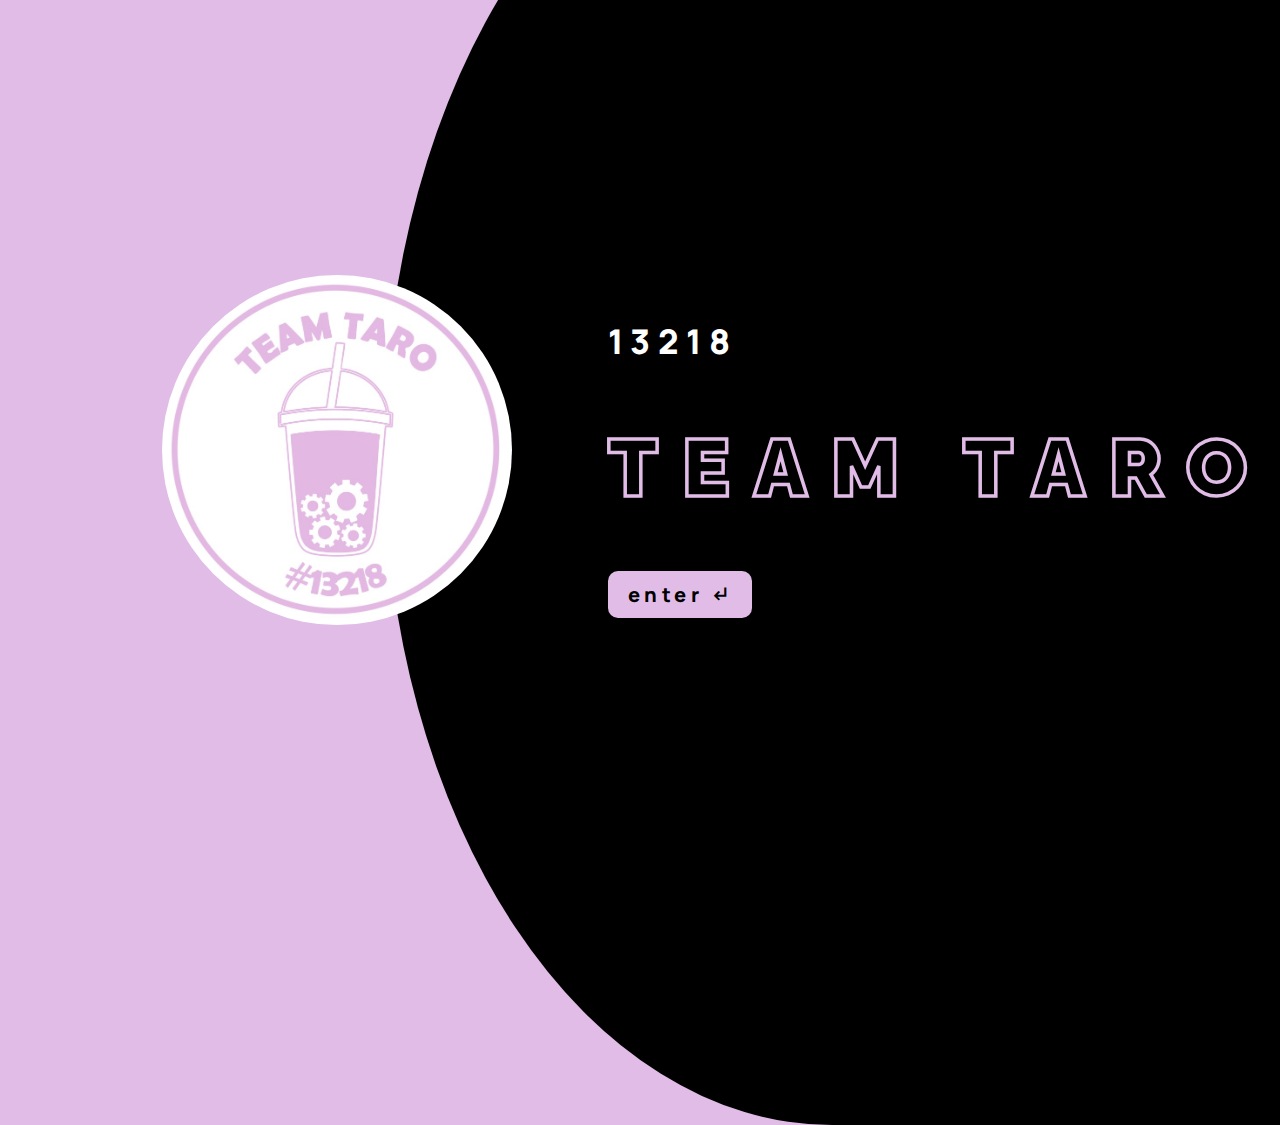
==== index.html @ 992c52dd "updates" ====
<!doctype html>
<html lang="en">
  <head>
    <!-- Required meta tags -->
    <meta charset="utf-8">
    <meta name="viewport" content="width=device-width, initial-scale=1">

    <!-- Bootstrap CSS -->
    <link href="https://cdn.jsdelivr.net/npm/bootstrap@5.1.2/dist/css/bootstrap.min.css" rel="stylesheet" integrity="sha384-uWxY/CJNBR+1zjPWmfnSnVxwRheevXITnMqoEIeG1LJrdI0GlVs/9cVSyPYXdcSF" crossorigin="anonymous">
    <link rel="stylesheet" href="style.css"/>

    <!-- Fonts -->
    <link rel="preconnect" href="https://fonts.googleapis.com">
    <link rel="preconnect" href="https://fonts.gstatic.com" crossorigin>
    <link href="https://fonts.googleapis.com/css2?family=Manrope:wght@600;700&display=swap" rel="stylesheet">
    <link href="https://fonts.googleapis.com/css2?family=Raleway:wght@800&display=swap" rel="stylesheet">
    
    <!-- Page header -->
    <title>FTC Team Taro</title>
    <link rel="icon" href="img/taro-icon.ico" type="image/x-icon">
  </head>
  <body>

    <img class="entry-logo" src="img/taro-logo.jpg">
    <div class="entry-shape-round vertical-center">
      <div class="entry-main-text vertical-center">
        <p class="entry-team-number">13218</p>
        <h1 class="entry-title">TEAM TARO</h1>
        <button href="home" class="entry-enter">enter ↵</button>
      </div>
    </div>

    <!-- Optional JavaScript; choose one of the two! -->

    <!-- Option 1: Bootstrap Bundle with Popper -->
    <script src="https://cdn.jsdelivr.net/npm/bootstrap@5.1.2/dist/js/bootstrap.bundle.min.js" integrity="sha384-kQtW33rZJAHjgefvhyyzcGF3C5TFyBQBA13V1RKPf4uH+bwyzQxZ6CmMZHmNBEfJ" crossorigin="anonymous"></script>

    <!-- Option 2: Separate Popper and Bootstrap JS -->
    <!--
    <script src="https://cdn.jsdelivr.net/npm/@popperjs/core@2.10.2/dist/umd/popper.min.js" integrity="sha384-7+zCNj/IqJ95wo16oMtfsKbZ9ccEh31eOz1HGyDuCQ6wgnyJNSYdrPa03rtR1zdB" crossorigin="anonymous"></script>
    <script src="https://cdn.jsdelivr.net/npm/bootstrap@5.1.2/dist/js/bootstrap.min.js" integrity="sha384-PsUw7Xwds7x08Ew3exXhqzbhuEYmA2xnwc8BuD6SEr+UmEHlX8/MCltYEodzWA4u" crossorigin="anonymous"></script>
    -->
  </body>
</html>
---- style.css ----
/* ENTRY PAGE */
html {
    background-color: #E0BCE7;
}

body {
    overflow: hidden;
}

.entry-shape-round {
    position: absolute;
    height: 150%;
    width: 70%;
    left: 30%;
    border-radius: 100% 0% 0% 100%;

    background: #000000;
    z-index: 1;
}

.entry-main-text {
    position: absolute;
    z-index: 2;
    left: 25% !important;
    padding-bottom: 5%;
}

.entry-team-number {
    left: 40.07%;
    right: 51.39%;
    top: 35.74%;
    bottom: 59.77%;

    font-style: normal;
    font-weight: 800;
    font-size: 34px;
    line-height: 46px;
    letter-spacing: 0.22em;
    font-family: 'Manrope', sans-serif;

    color: #FFFFFF;
}

.entry-logo {
    position: absolute;
    width: 350px;
    height: 350px;
    border-radius: 100%;
    right: 60%;

    z-index: 3;
    top: 50%;
    margin: 0;
    -ms-transform: translateY(-50%);
    transform: translateY(-50%);
}

.entry-title {
    font-family: Raleway;
    font-weight: 900;
    font-size: 80px;
    line-height: 100px;
    letter-spacing: 0.3em;
    -webkit-text-stroke-width: 3.5px;
    -webkit-text-stroke-color: #E0BCE7;
    color: #000000;

    font-family: 'Raleway', sans-serif;
}

.entry-enter {
    position: absolute;
    font-family: 'Manrope', sans-serif;
    font-size: 20px;
    font-style: bold;
    font-weight: 800;
    letter-spacing: 0.22em;
    text-emphasis-color: #000000;

    padding-right: 20px;
    padding-left: 20px;
    padding-top: 10px;
    padding-bottom: 10px;

    background: #E0BCE7;
    border-radius: 10px;
    border: none;
}

.entry-enter:hover {
    background: #E0BCE7;
}

.vertical-center {
    position: absolute;
    top: 50%;
    margin: 0;
    -ms-transform: translateY(-50%);
    transform: translateY(-50%);
}

/* HOME PAGE */
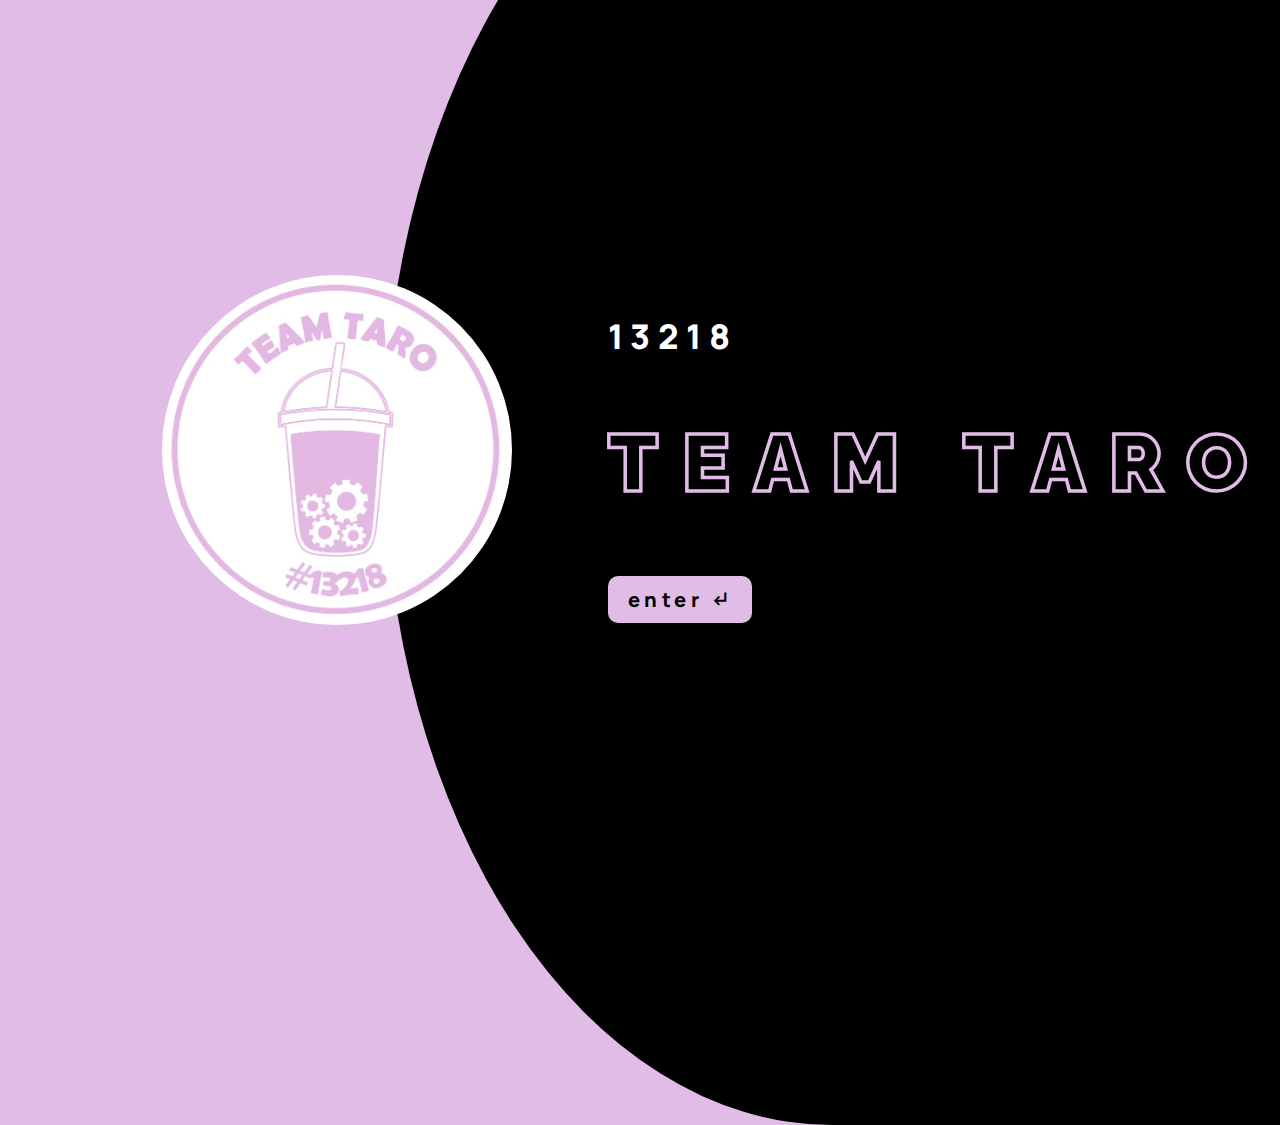
==== commit b671821d: "updates" ====
--- a/index.html
+++ b/index.html
@@ -26,7 +26,7 @@
       <div class="entry-main-text vertical-center">
         <p class="entry-team-number">13218</p>
         <h1 class="entry-title">TEAM TARO</h1>
-        <button href="home" class="entry-enter">enter ↵</button>
+        <a href="home.html" class="button entry-enter">enter ↵</a>
       </div>
     </div>
 
--- a/style.css
+++ b/style.css
@@ -26,18 +26,12 @@
 }
 
 .entry-team-number {
-    left: 40.07%;
-    right: 51.39%;
-    top: 35.74%;
-    bottom: 59.77%;
-
     font-style: normal;
     font-weight: 800;
     font-size: 34px;
     line-height: 46px;
     letter-spacing: 0.22em;
     font-family: 'Manrope', sans-serif;
-
     color: #FFFFFF;
 }
 
@@ -63,6 +57,7 @@
     letter-spacing: 0.3em;
     -webkit-text-stroke-width: 3.5px;
     -webkit-text-stroke-color: #E0BCE7;
+    padding-bottom: 10px;
     color: #000000;
 
     font-family: 'Raleway', sans-serif;
@@ -76,6 +71,8 @@
     font-weight: 800;
     letter-spacing: 0.22em;
     text-emphasis-color: #000000;
+    text-decoration: none;
+    color: #000000;
 
     padding-right: 20px;
     padding-left: 20px;
@@ -85,10 +82,12 @@
     background: #E0BCE7;
     border-radius: 10px;
     border: none;
+    transition: 0.3s
 }
 
 .entry-enter:hover {
-    background: #E0BCE7;
+    background: #FFFFFF;
+    color: #000000;
 }
 
 .vertical-center {
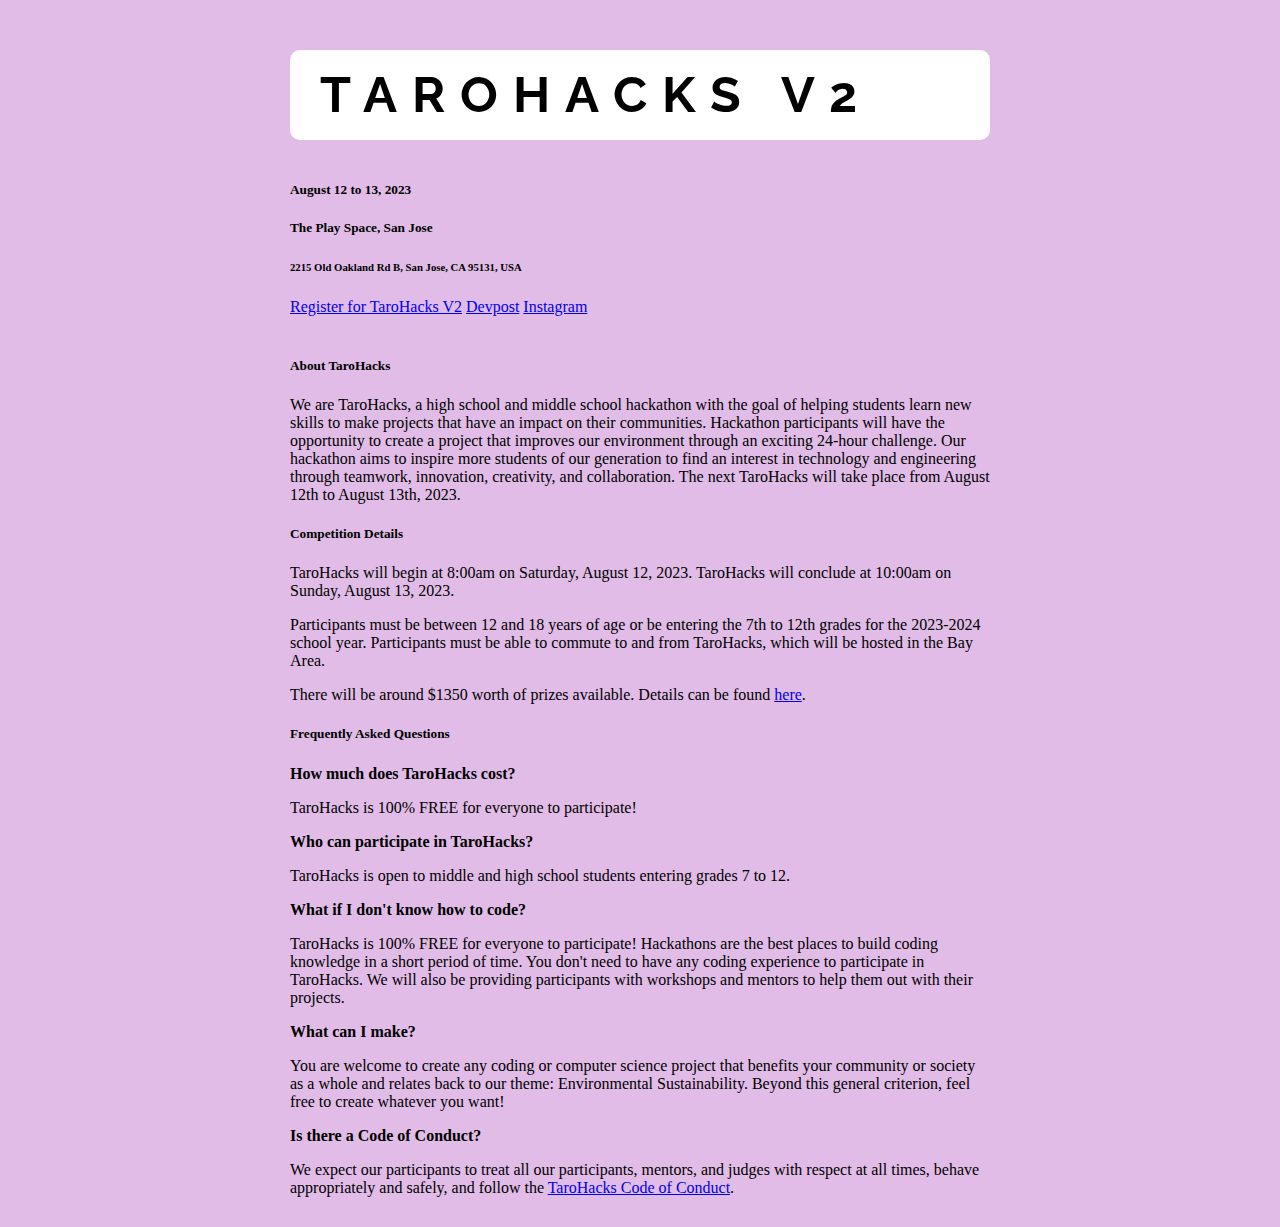
==== commit 4d05cd8f: "Update index.html" ====
--- a/index.html
+++ b/index.html
@@ -15,18 +15,60 @@
     <link href="https://fonts.googleapis.com/css2?family=Manrope:wght@600;700&display=swap" rel="stylesheet">
     <link href="https://fonts.googleapis.com/css2?family=Raleway:wght@800&display=swap" rel="stylesheet">
     
-    <!-- Page header -->
-    <title>FTC Team Taro</title>
-    <link rel="icon" href="img/taro-icon.ico" type="image/x-icon">
   </head>
   <body>
 
-    <img class="entry-logo" src="img/taro-logo.jpg">
-    <div class="entry-shape-round vertical-center">
-      <div class="entry-main-text vertical-center">
-        <p class="entry-team-number">13218</p>
-        <h1 class="entry-title">TEAM TARO</h1>
-        <a href="home.html" class="button entry-enter">enter ↵</a>
+    <div class="tarohacks-center-div">
+      <div class="tarohacks-main-info">
+        <div class="tarohacks-heading-background">
+          <h2 class="tarohacks-heading-text">TAROHACKS V2</h2>
+        </div>
+        <h5>August 12 to 13, 2023</h5>
+        <h5>The Play Space, San Jose</h5>
+        <h6>2215 Old Oakland Rd B, San Jose, CA 95131, USA</h6>
+      <a href="https://forms.gle/wMDenE4kNaKg2pRj6" class="button">Register for TaroHacks V2</a>
+      <a href="https://tarohacks2023.devpost.com/" class="button">Devpost</a>
+      <a href="https://www.instagram.com/team_taro_ftc/" class="button">Instagram</a>        
+      </div>
+      
+      <h5>About TaroHacks</h5>
+        <p>We are TaroHacks, a high school and middle school hackathon with the goal of helping students learn new skills 
+          to make projects that have an impact on their communities. Hackathon participants will have the opportunity to 
+          create a project that improves our environment through an exciting 24-hour challenge. Our hackathon aims to inspire 
+          more students of our generation to find an interest in technology and engineering through teamwork, innovation, creativity, 
+          and collaboration. The next TaroHacks will take place from August 12th to August 13th, 2023.
+        </p>
+      <h5>Competition Details</h5>
+      <P>TaroHacks will begin at 8:00am on Saturday, August 12, 2023. TaroHacks will conclude at 10:00am on Sunday, August 13, 2023.</P>
+      <p>Participants must be between 12 and 18 years of age or be entering the 7th to 12th grades for the 2023-2024 school year. 
+        Participants must be able to commute to and from TaroHacks, which will be hosted in the Bay Area.
+      </p>
+      <P>There will be around $1350 worth of prizes available. Details can be found <a href = "https://tarohacks2023.devpost.com/">here</a>.</P>
+
+      <div class="tarohacks-faq">
+        <h5>Frequently Asked Questions</h5>
+        <p></p>
+        <b>How much does TaroHacks cost?</b>
+        <p>TaroHacks is 100% FREE for everyone to participate!</p>
+        <b>Who can participate in TaroHacks?</b>
+        <p>TaroHacks is open to middle and high school students entering grades 7 to 12.</p>
+        <b>What if I don't know how to code?</b>
+        <p>TaroHacks is 100% FREE for everyone to participate! Hackathons are the best places 
+          to build coding knowledge in a short period of time. You don't need to have any coding 
+          experience to participate in TaroHacks. We will also be providing participants with 
+          workshops and mentors to help them out with their projects.
+        </p>
+        <b>What can I make?</b>
+        <p>You are welcome to create any coding or computer science project that benefits your
+           community or society as a whole and relates back to our theme: Environmental Sustainability. 
+           Beyond this general criterion, feel free to create whatever you want!
+        </p>
+        <b>Is there a Code of Conduct?</b>
+        <p>We expect our participants to treat all our participants, mentors, and judges with respect at all times, 
+          behave appropriately and safely, and follow the <a href = "https://docs.google.com/document/d/1fL1LKrzetUPCgSKw97XsCjqY1ILCpEuOzl59UTE0Plk/edit?usp=sharing"> TaroHacks Code of Conduct</a>.</p>
+      </div>
+
+      <div class="tarohacks-sponsors">
       </div>
     </div>
 
@@ -34,11 +76,12 @@
 
     <!-- Option 1: Bootstrap Bundle with Popper -->
     <script src="https://cdn.jsdelivr.net/npm/bootstrap@5.1.2/dist/js/bootstrap.bundle.min.js" integrity="sha384-kQtW33rZJAHjgefvhyyzcGF3C5TFyBQBA13V1RKPf4uH+bwyzQxZ6CmMZHmNBEfJ" crossorigin="anonymous"></script>
-
+    
     <!-- Option 2: Separate Popper and Bootstrap JS -->
     <!--
     <script src="https://cdn.jsdelivr.net/npm/@popperjs/core@2.10.2/dist/umd/popper.min.js" integrity="sha384-7+zCNj/IqJ95wo16oMtfsKbZ9ccEh31eOz1HGyDuCQ6wgnyJNSYdrPa03rtR1zdB" crossorigin="anonymous"></script>
     <script src="https://cdn.jsdelivr.net/npm/bootstrap@5.1.2/dist/js/bootstrap.min.js" integrity="sha384-PsUw7Xwds7x08Ew3exXhqzbhuEYmA2xnwc8BuD6SEr+UmEHlX8/MCltYEodzWA4u" crossorigin="anonymous"></script>
     -->
   </body>
-</html>+</html>
+
--- a/style.css
+++ b/style.css
@@ -1,11 +1,9 @@
-/* ENTRY PAGE */
-html {
+body {
+    overflow: hidden;
     background-color: #E0BCE7;
 }
 
-body {
-    overflow: hidden;
-}
+/* ENTRY PAGE */
 
 .entry-shape-round {
     position: absolute;
@@ -98,4 +96,38 @@
     transform: translateY(-50%);
 }
 
-/* HOME PAGE */+/* HOME PAGE */
+
+.home-temp-text {
+    padding: 5%;
+}
+
+/* TAROHACKS PAGE */
+
+.tarohacks-center-div {
+    max-width: 700px;
+    margin-top: 50px;
+    margin-bottom: 30px;
+    margin-left: auto;
+    margin-right: auto;
+    padding-left: 20px;
+    padding-right: 20px;
+}
+
+.tarohacks-heading-background {
+    background-color: white;
+    border-radius: 10px;
+    margin-bottom: 35px;
+}
+
+.tarohacks-heading-text {
+    padding: 10px 30px 10px 30px;
+    font-family: Raleway;
+    font-size: 50px;
+    line-height: 70px;
+    letter-spacing: 0.3em;
+}
+
+.tarohacks-main-info {
+    padding-bottom: 20px;
+}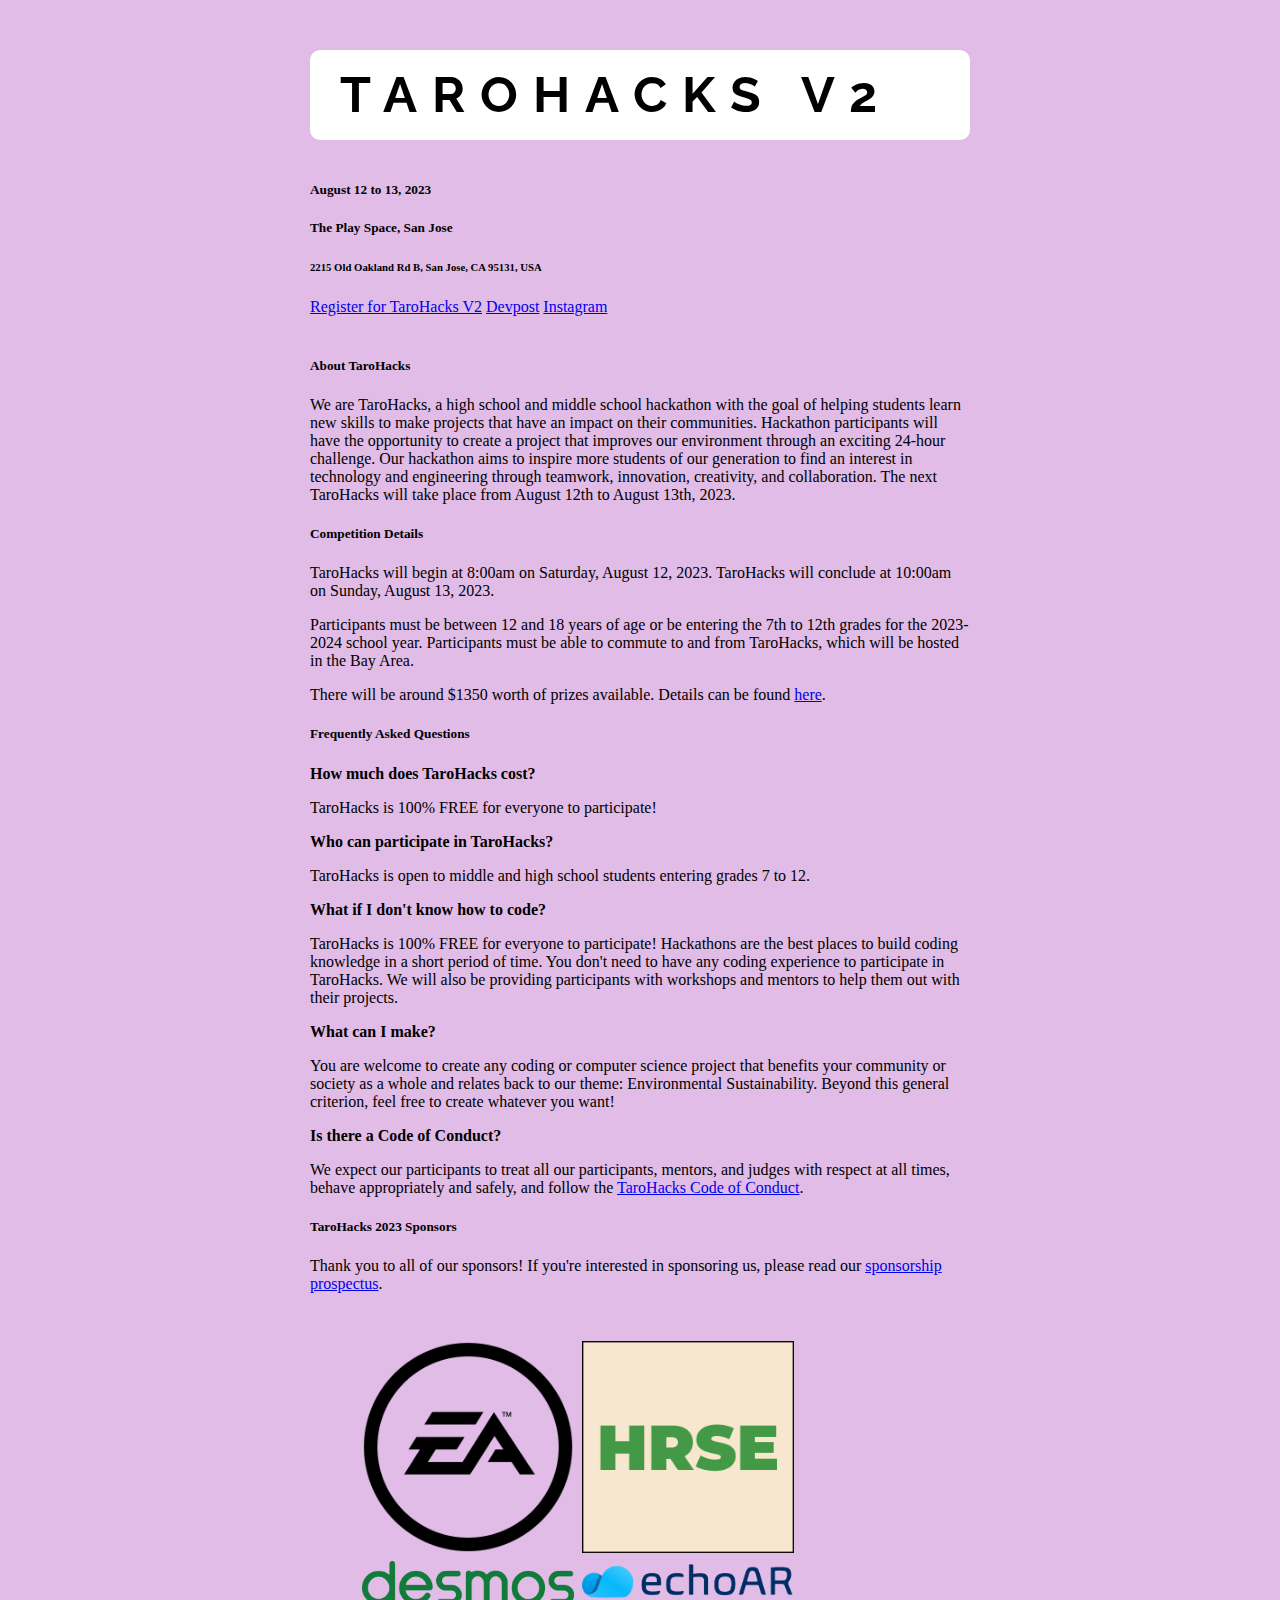
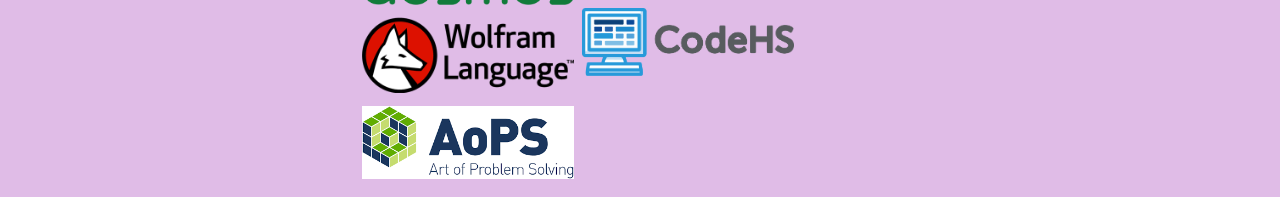
==== commit 0e289482: "Update index.html" ====
--- a/index.html
+++ b/index.html
@@ -14,7 +14,35 @@
     <link rel="preconnect" href="https://fonts.gstatic.com" crossorigin>
     <link href="https://fonts.googleapis.com/css2?family=Manrope:wght@600;700&display=swap" rel="stylesheet">
     <link href="https://fonts.googleapis.com/css2?family=Raleway:wght@800&display=swap" rel="stylesheet">
-    
+    <!-- fmuidsfhadsiufhnadsofndsaokfnsoja-->
+    <style>
+    * {
+      box-sizing: border-box;
+    }
+    .row {
+    display: -ms-flexbox; /* IE 10 */
+    display: flex;
+    -ms-flex-wrap: wrap; /* IE 10 */
+    flex-wrap: wrap;
+    padding: 10px;
+    max-width: 800px;
+    padding-left: 350px;
+  }
+
+  /* Create two equal columns that sits next to each other */
+  .column {
+    -ms-flex: 50%; /* IE 10 */
+    flex: 50%;
+    padding: 0 4px;
+  }
+
+  .column img {
+    margin-top: 8px;
+    vertical-align: middle;
+  }
+
+  </style>
+
   </head>
   <body>
 
@@ -70,8 +98,39 @@
 
       <div class="tarohacks-sponsors">
       </div>
+      <h5>TaroHacks 2023 Sponsors</h5>
+      <div>
+      <div>
+        <p>Thank you to all of our sponsors! If you're interested in sponsoring us, please read our <a href="https://drive.google.com/file/d/1qkTmfgCW5qBRBV-zbZv8S8MwUVn5myuY/view?usp=sharing">sponsorship prospectus</a>.</p>
+      </div>
     </div>
-
+      <!--
+         <div class="column">
+          <a href="https://www.ea.com/ea-studios"><img src="img/EA.png" style="width:45%; height: auto; border: 2px solid;"/></a>
+          <a href="https://www.desmos.com/"><img src="img/desmos.png" style="width:45%; height: auto; border: 2px solid;"/></a>
+          <a href="https://www.hrsexperience.org/"><img src="img/HRSE.png" style="width:45%; height: auto; border: 2px solid;"/></a>
+         </div>
+         <div class="column">
+          <a href="https://www.wolfram.com/language/"><img src="img/wolfram.png" style="width:45%; height: auto; border: 2px solid;"/></a>
+          <a href="https://artofproblemsolving.com/"><img src="img/aops.png" style="width:45%; height: auto; border: 2px solid;"/></a>
+          <a href="https://www.echo3d.com/" ><img src="img/echo3D.png" style="width:45%; height: auto; border: 2px solid;"/></a>
+          <a href="https://codehs.com/" ><img src="img/codehs.png" style="width:45%; height: auto; border: 2px solid;"/></a>
+        </div> 
+      -->
+    </div>
+  <div class = "row">
+    <div class="column">
+        <a href="https://www.ea.com/ea-studios"><img src="img/EA.png" style="width:100%"/></a>
+        <a href="https://www.desmos.com/"><img src="img/desmos.png" style="width:100%"/></a>
+        <a href="https://www.wolfram.com/language/"><img src="img/wolfram.png" style="width:100%"/></a>
+        <a href="https://artofproblemsolving.com/"><img src="img/aops.png" style="width:100%"/></a>
+    </div>
+    <div class="column">
+        <a href="https://www.hrsexperience.org/"><img src="img/HRSE.png" style="width:100%"/></a>
+        <a href="https://www.echo3d.com/" ><img src="img/echoar.png" style="width:100%"/></a>
+        <a href="https://codehs.com/" ><img src="img/codehs.png" style="width:100%"/></a>
+    </div> 
+  </div>
     <!-- Optional JavaScript; choose one of the two! -->
 
     <!-- Option 1: Bootstrap Bundle with Popper -->
--- a/style.css
+++ b/style.css
@@ -1,6 +1,7 @@
 body {
     overflow: hidden;
     background-color: #E0BCE7;
+    overflow-y: auto; /* Show scrollbar */
 }
 
 /* ENTRY PAGE */
@@ -130,4 +131,4 @@
 
 .tarohacks-main-info {
     padding-bottom: 20px;
-}+}
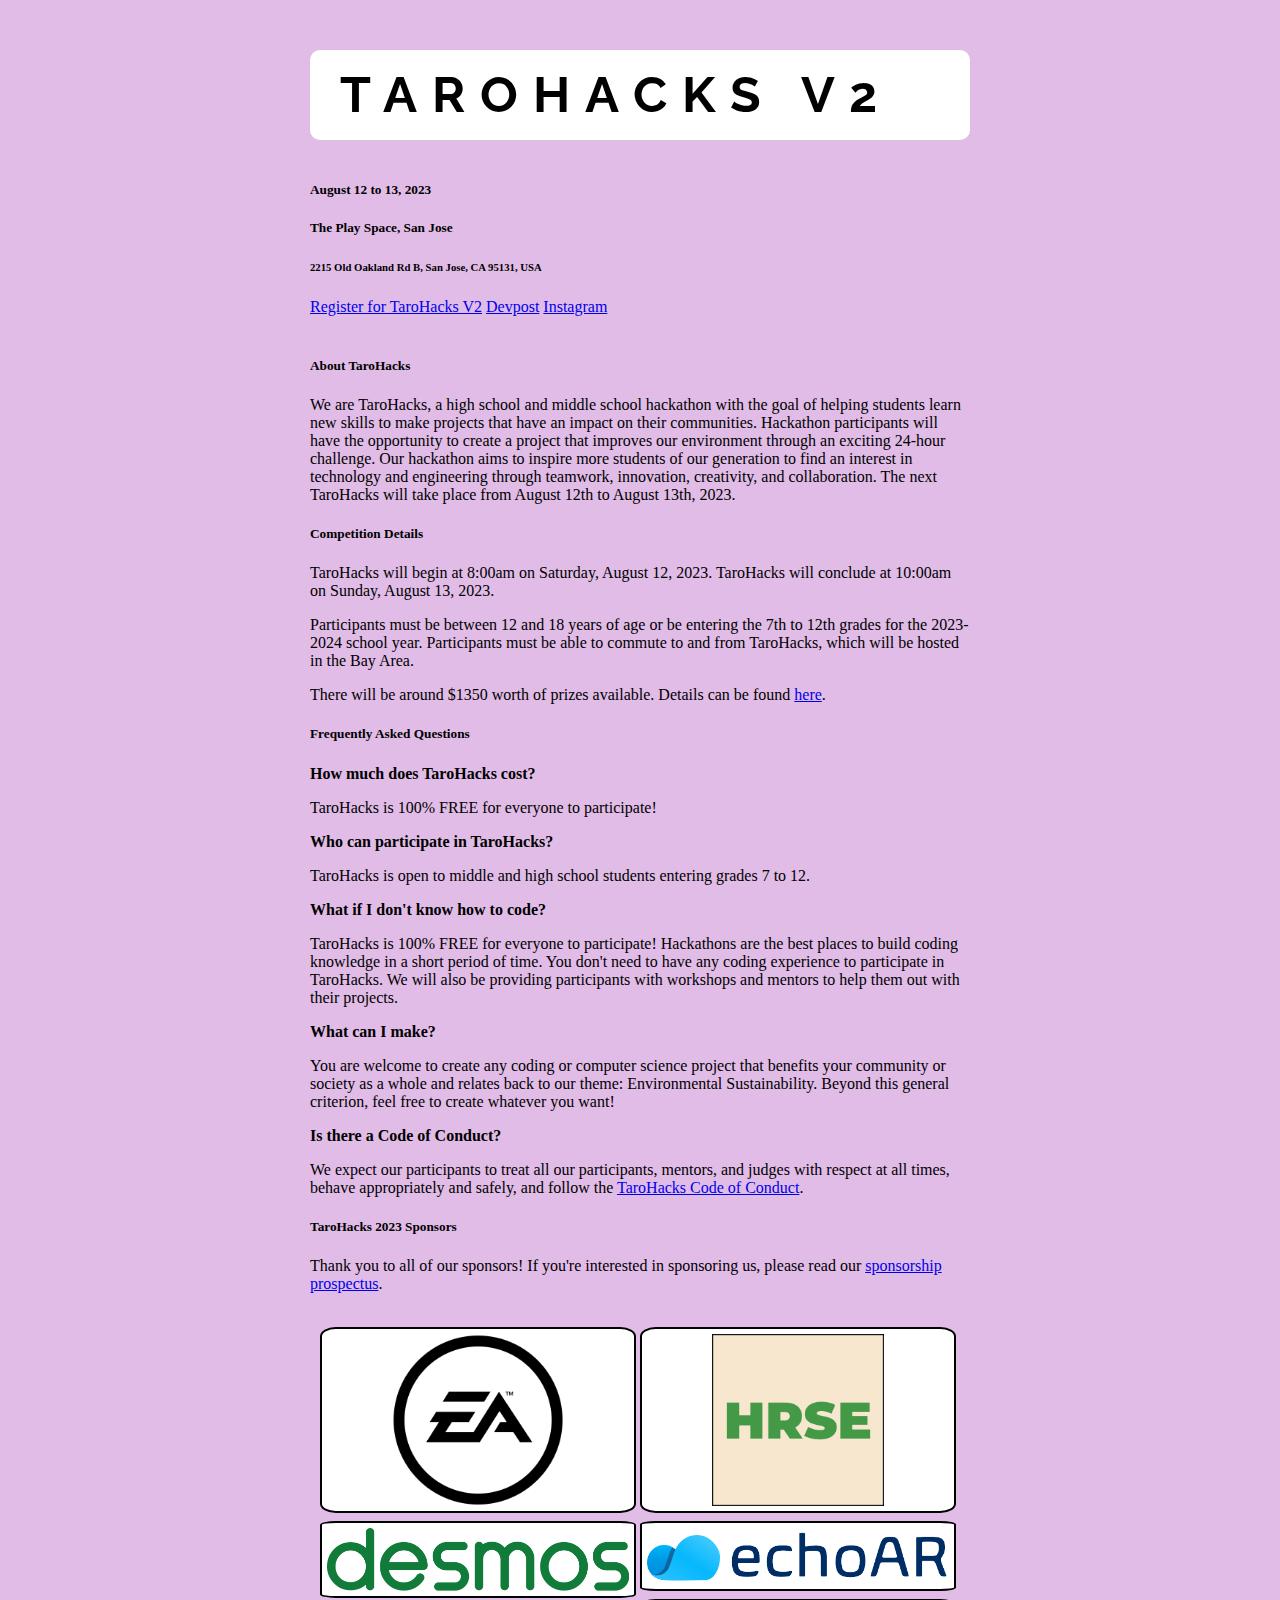
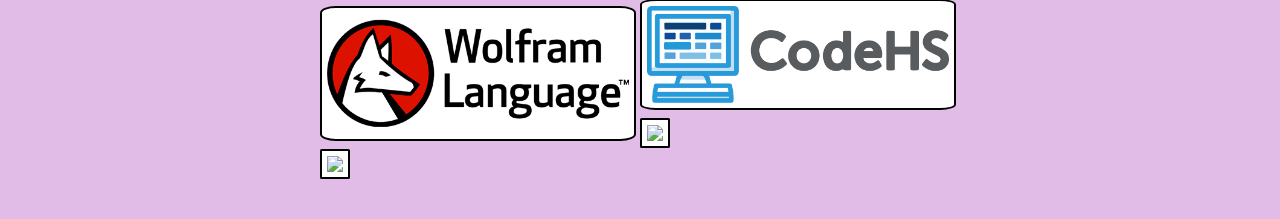
==== commit 8de846cf: "Update index.html" ====
--- a/index.html
+++ b/index.html
@@ -25,8 +25,8 @@
     -ms-flex-wrap: wrap; /* IE 10 */
     flex-wrap: wrap;
     padding: 10px;
-    max-width: 800px;
-    padding-left: 350px;
+    max-width: 700px;
+    justify-content: center;
   }
 
   /* Create two equal columns that sits next to each other */
@@ -34,11 +34,19 @@
     -ms-flex: 50%; /* IE 10 */
     flex: 50%;
     padding: 0 4px;
+    justify-content: center;
+    padding-left: 0;
   }
 
   .column img {
     margin-top: 8px;
     vertical-align: middle;
+    border-width: 2px;
+    border-style: solid;
+    border-color: black;
+    border-radius: 5%;
+    background-color: white;
+    padding: 5px;
   }
 
   </style>
@@ -117,20 +125,22 @@
           <a href="https://codehs.com/" ><img src="img/codehs.png" style="width:45%; height: auto; border: 2px solid;"/></a>
         </div> 
       -->
-    </div>
-  <div class = "row">
+      <div class = "row">
     <div class="column">
-        <a href="https://www.ea.com/ea-studios"><img src="img/EA.png" style="width:100%"/></a>
+        <a href="https://www.ea.com/ea-studios"><img src="img/EA.png" style="width:100%; padding-left: 70px; padding-right: 70px;"/></a>
         <a href="https://www.desmos.com/"><img src="img/desmos.png" style="width:100%"/></a>
         <a href="https://www.wolfram.com/language/"><img src="img/wolfram.png" style="width:100%"/></a>
-        <a href="https://artofproblemsolving.com/"><img src="img/aops.png" style="width:100%"/></a>
+        <a href="https://ziggeo.com/"><img src="img/ziggeo_trans.png" style="width:100%"/></a>
     </div>
     <div class="column">
-        <a href="https://www.hrsexperience.org/"><img src="img/HRSE.png" style="width:100%"/></a>
+        <a href="https://www.hrsexperience.org/"><img src="img/HRSE.png" style="width:100%; padding-left: 70px; padding-right: 70px;"/></a>
         <a href="https://www.echo3d.com/" ><img src="img/echoar.png" style="width:100%"/></a>
         <a href="https://codehs.com/" ><img src="img/codehs.png" style="width:100%"/></a>
+        <a href="https://artofproblemsolving.com/"><img src="img/AoPS_Trans(1).png" style="width:100%"/></a>
     </div> 
   </div>
+</div>
+  
     <!-- Optional JavaScript; choose one of the two! -->
 
     <!-- Option 1: Bootstrap Bundle with Popper -->
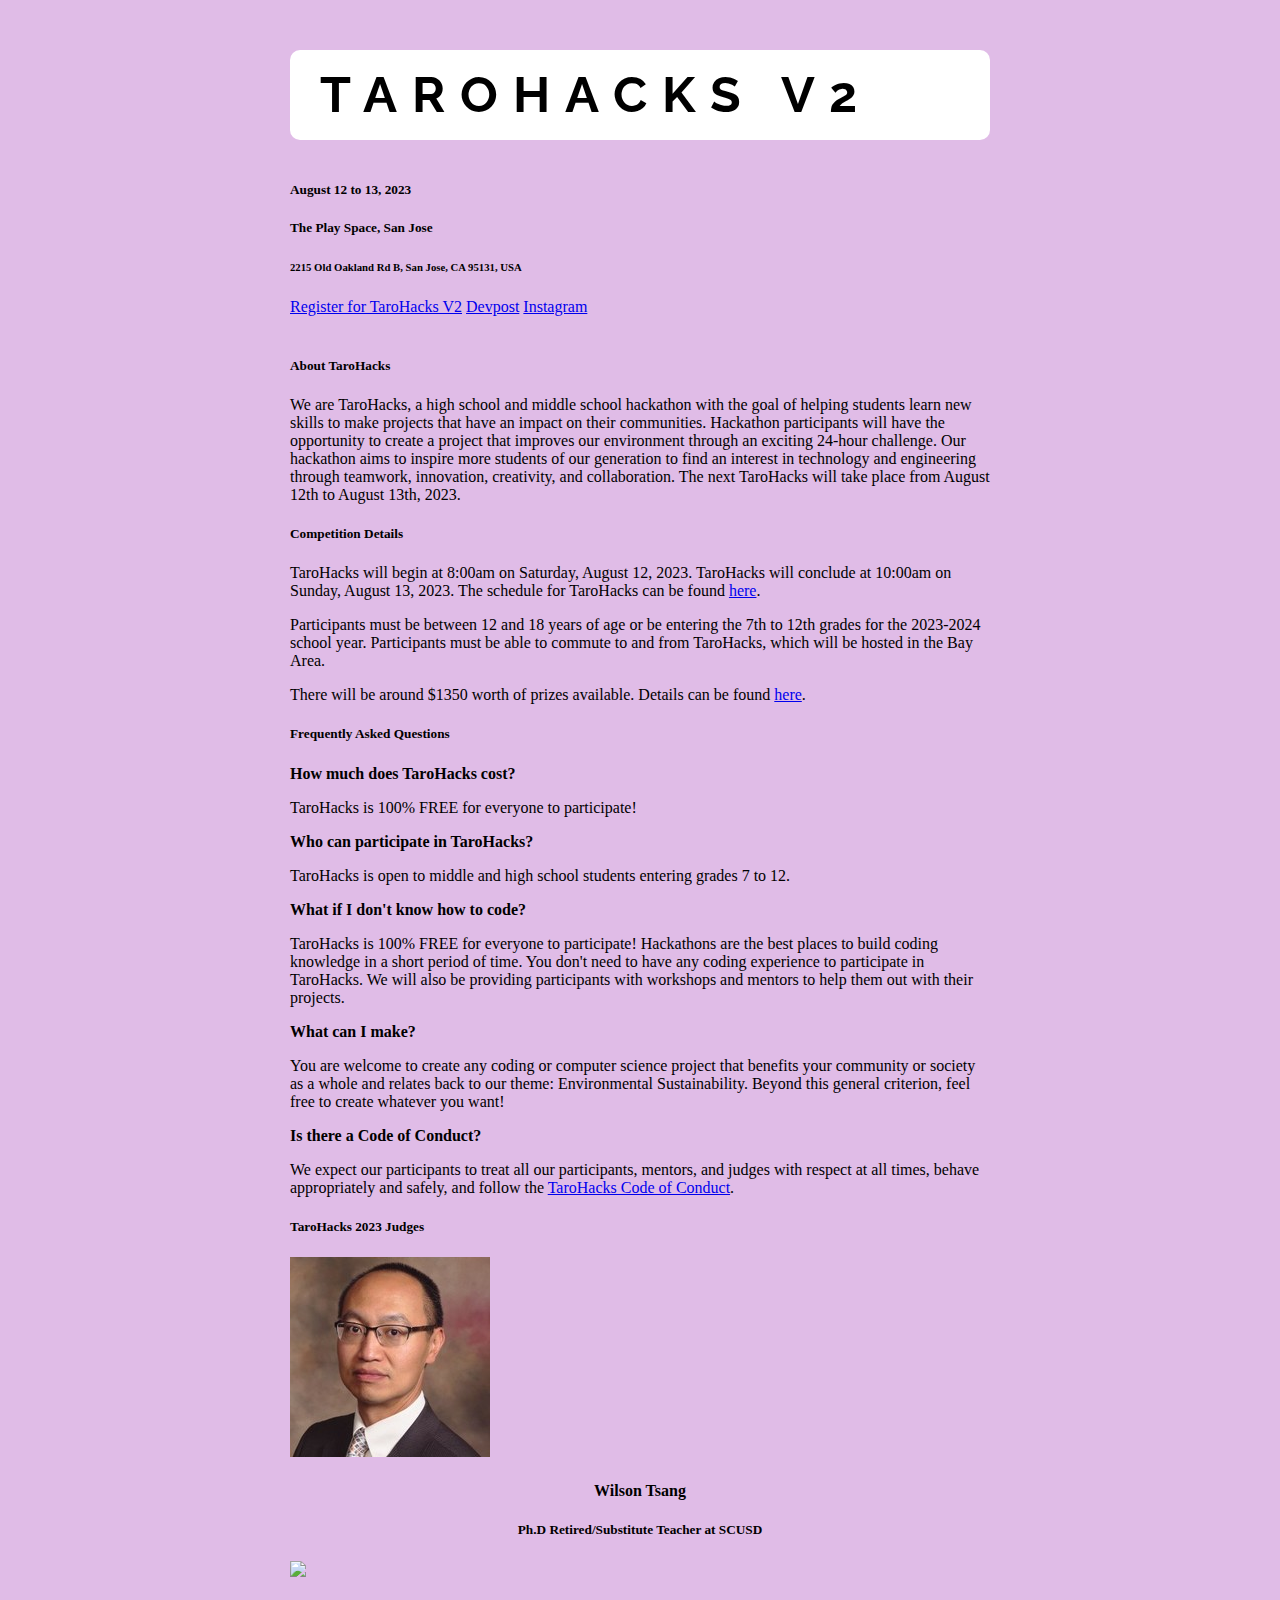
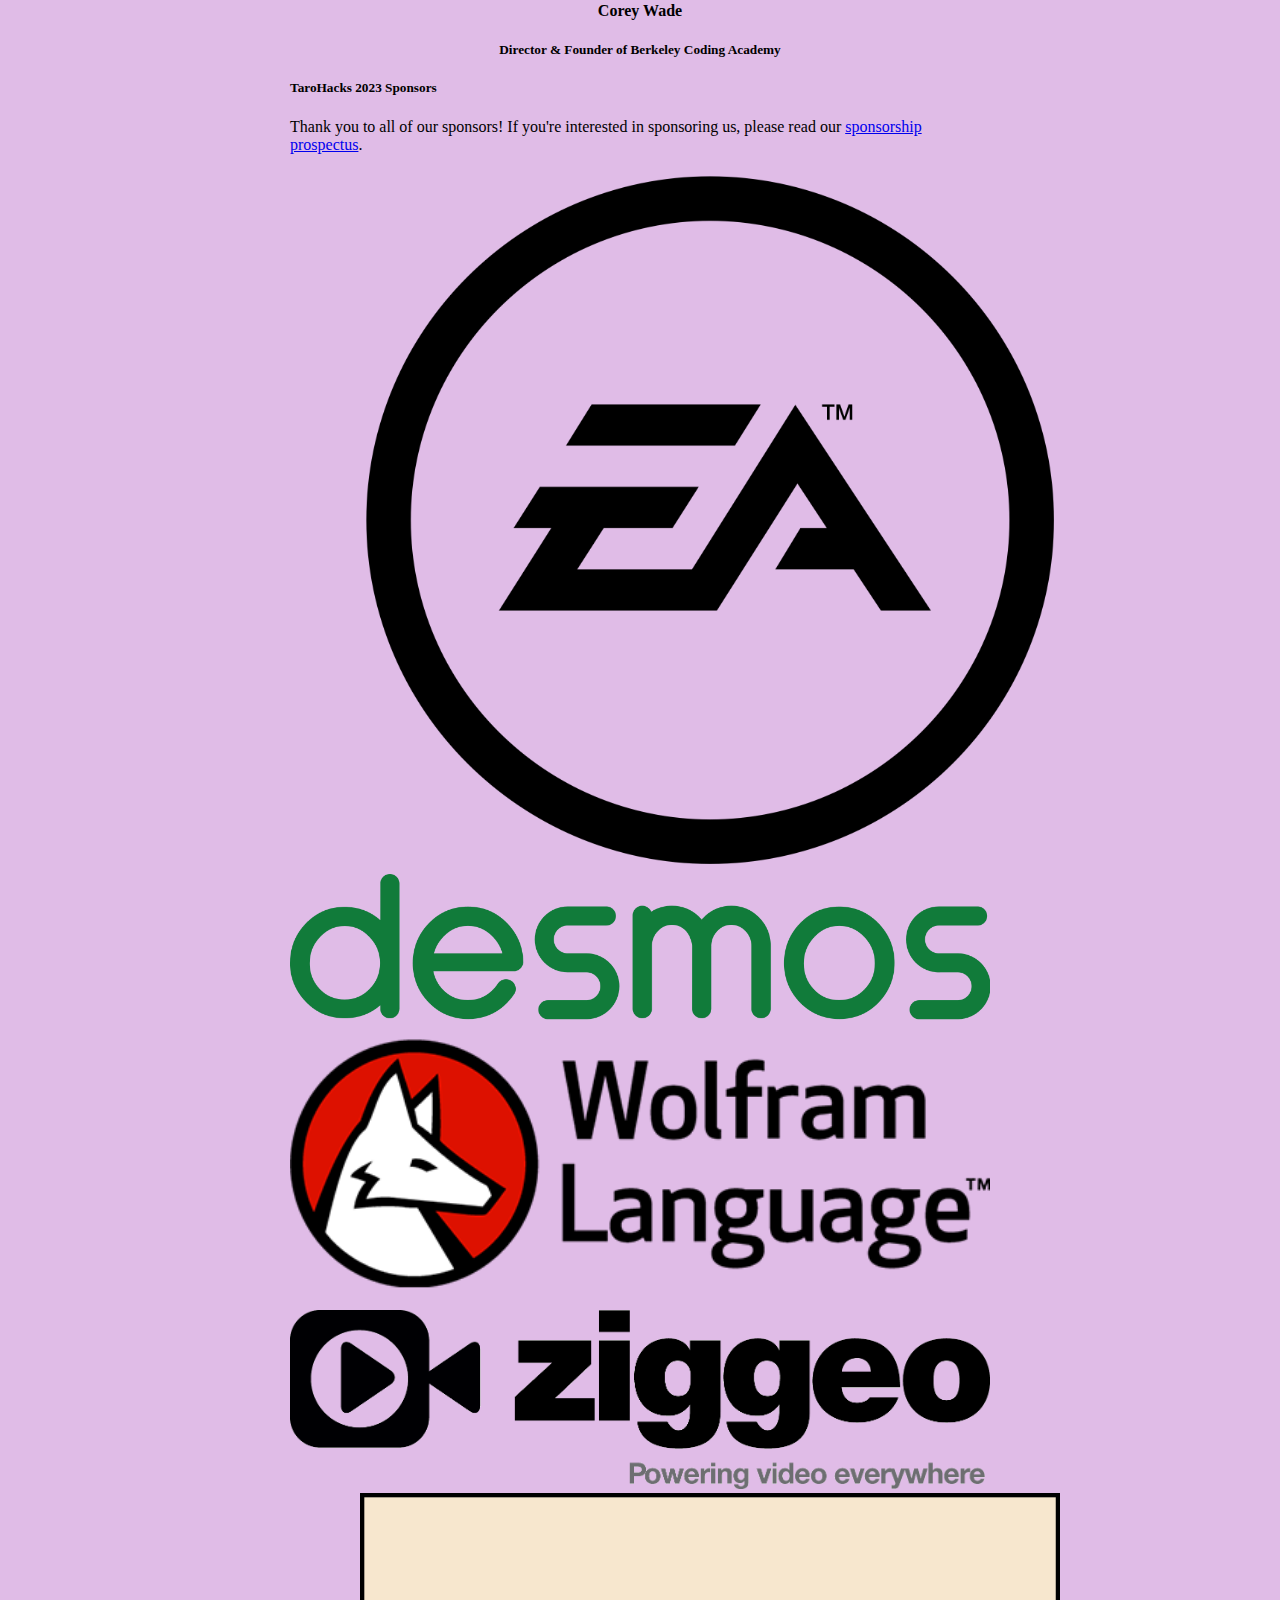
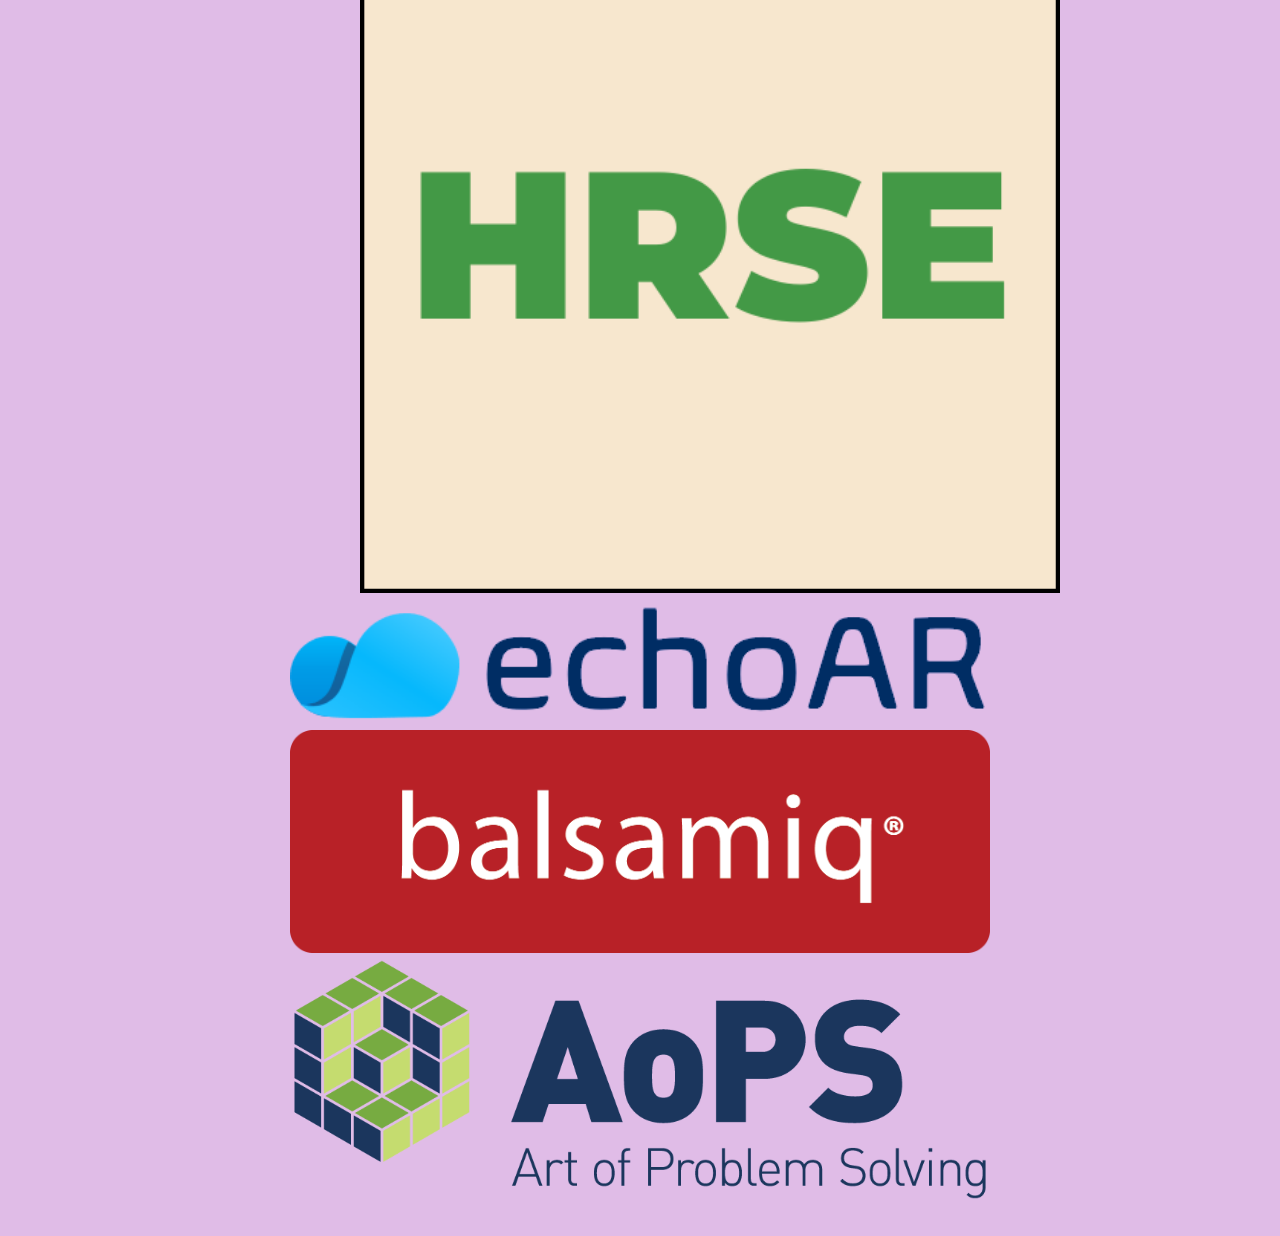
==== commit 4152a317: "Update index.html" ====
--- a/index.html
+++ b/index.html
@@ -15,40 +15,7 @@
     <link href="https://fonts.googleapis.com/css2?family=Manrope:wght@600;700&display=swap" rel="stylesheet">
     <link href="https://fonts.googleapis.com/css2?family=Raleway:wght@800&display=swap" rel="stylesheet">
     <!-- fmuidsfhadsiufhnadsofndsaokfnsoja-->
-    <style>
-    * {
-      box-sizing: border-box;
-    }
-    .row {
-    display: -ms-flexbox; /* IE 10 */
-    display: flex;
-    -ms-flex-wrap: wrap; /* IE 10 */
-    flex-wrap: wrap;
-    padding: 10px;
-    max-width: 700px;
-    justify-content: center;
-  }
-
-  /* Create two equal columns that sits next to each other */
-  .column {
-    -ms-flex: 50%; /* IE 10 */
-    flex: 50%;
-    padding: 0 4px;
-    justify-content: center;
-    padding-left: 0;
-  }
-
-  .column img {
-    margin-top: 8px;
-    vertical-align: middle;
-    border-width: 2px;
-    border-style: solid;
-    border-color: black;
-    border-radius: 5%;
-    background-color: white;
-    padding: 5px;
-  }
-
+  <style>
   </style>
 
   </head>
@@ -75,7 +42,7 @@
           and collaboration. The next TaroHacks will take place from August 12th to August 13th, 2023.
         </p>
       <h5>Competition Details</h5>
-      <P>TaroHacks will begin at 8:00am on Saturday, August 12, 2023. TaroHacks will conclude at 10:00am on Sunday, August 13, 2023.</P>
+      <P>TaroHacks will begin at 8:00am on Saturday, August 12, 2023. TaroHacks will conclude at 10:00am on Sunday, August 13, 2023. The schedule for TaroHacks can be found <a href="https://docs.google.com/spreadsheets/d/1aSnFv3IVX2GjfRvVM9iaiot7syKgAKL1xhMKv5VVS-Y/edit?usp=sharing">here</a>.</P>
       <p>Participants must be between 12 and 18 years of age or be entering the 7th to 12th grades for the 2023-2024 school year. 
         Participants must be able to commute to and from TaroHacks, which will be hosted in the Bay Area.
       </p>
@@ -102,43 +69,69 @@
         <b>Is there a Code of Conduct?</b>
         <p>We expect our participants to treat all our participants, mentors, and judges with respect at all times, 
           behave appropriately and safely, and follow the <a href = "https://docs.google.com/document/d/1fL1LKrzetUPCgSKw97XsCjqY1ILCpEuOzl59UTE0Plk/edit?usp=sharing"> TaroHacks Code of Conduct</a>.</p>
-      </div>
+        </div>
 
-      <div class="tarohacks-sponsors">
-      </div>
-      <h5>TaroHacks 2023 Sponsors</h5>
+  <!-- Judges -->
+  <h5>TaroHacks 2023 Judges</h5>
+
+  <div class="flex-container">
+        <div>
+          <img src="img/tsang.jpg" class="card-img-top">
+            <div class="card-body">
+              <h4 class="card-title" style = "text-align: center">Wilson Tsang</h4>
+              <h5 class="card-text" style = "text-align: center">Ph.D Retired/Substitute Teacher at SCUSD</h5>
+            </div>
+        </div>
+        <div>
+          <img src="img/robert.jpg" class="card-img-top">
+          <div class="card-body">
+            <h4 class="card-title" style = "text-align: center">Corey Wade</h4>
+            <h5 class="card-text" style = "text-align: center">Director & Founder of Berkeley Coding Academy</h5>
+          </div>
+        </div>
+<!--        <div>
+          <img src="img/robert.jpg" class="card-img-top">
+            <div class="card-body">
+              <h4 class="card-title" style = "text-align: center">Corey Wade</h4>
+              <h5 class="card-text" style = "text-align: center">Director & Founder of Berkeley Coding Academy</h5>
+            </div>
+        </div>  
+        <div>
+          <img src="img/robert.jpg" class="card-img-top">
+            <div class="card-body">
+              <h4 class="card-title" style = "text-align: center">Corey Wade</h4>
+              <h5 class="card-text" style = "text-align: center">Director & Founder of Berkeley Coding Academy</h5>
+            </div>
+        </div> -->
+  </div>
+
+  <div class="tarohacks-sponsors">
+    </div>
+    <h5>TaroHacks 2023 Sponsors</h5>
       <div>
       <div>
         <p>Thank you to all of our sponsors! If you're interested in sponsoring us, please read our <a href="https://drive.google.com/file/d/1qkTmfgCW5qBRBV-zbZv8S8MwUVn5myuY/view?usp=sharing">sponsorship prospectus</a>.</p>
       </div>
-    </div>
-      <!--
-         <div class="column">
-          <a href="https://www.ea.com/ea-studios"><img src="img/EA.png" style="width:45%; height: auto; border: 2px solid;"/></a>
-          <a href="https://www.desmos.com/"><img src="img/desmos.png" style="width:45%; height: auto; border: 2px solid;"/></a>
-          <a href="https://www.hrsexperience.org/"><img src="img/HRSE.png" style="width:45%; height: auto; border: 2px solid;"/></a>
-         </div>
-         <div class="column">
-          <a href="https://www.wolfram.com/language/"><img src="img/wolfram.png" style="width:45%; height: auto; border: 2px solid;"/></a>
-          <a href="https://artofproblemsolving.com/"><img src="img/aops.png" style="width:45%; height: auto; border: 2px solid;"/></a>
-          <a href="https://www.echo3d.com/" ><img src="img/echo3D.png" style="width:45%; height: auto; border: 2px solid;"/></a>
-          <a href="https://codehs.com/" ><img src="img/codehs.png" style="width:45%; height: auto; border: 2px solid;"/></a>
-        </div> 
-      -->
-      <div class = "row">
+</div>
+
+    
+
+<!-- Sponsor Image Grid-->
+  <div class = "row">
     <div class="column">
         <a href="https://www.ea.com/ea-studios"><img src="img/EA.png" style="width:100%; padding-left: 70px; padding-right: 70px;"/></a>
         <a href="https://www.desmos.com/"><img src="img/desmos.png" style="width:100%"/></a>
         <a href="https://www.wolfram.com/language/"><img src="img/wolfram.png" style="width:100%"/></a>
-        <a href="https://ziggeo.com/"><img src="img/ziggeo_trans.png" style="width:100%"/></a>
+        <a href="https://ziggeo.com/"><img src="img/ziggeo_trans.png" style="width:100%; padding-top:2px;"/></a>
     </div>
     <div class="column">
         <a href="https://www.hrsexperience.org/"><img src="img/HRSE.png" style="width:100%; padding-left: 70px; padding-right: 70px;"/></a>
         <a href="https://www.echo3d.com/" ><img src="img/echoar.png" style="width:100%"/></a>
-        <a href="https://codehs.com/" ><img src="img/codehs.png" style="width:100%"/></a>
+        <a href="https://balsamiq.com/" ><img src="img/balsamiq-logo.png" style="width:100%"/></a>
         <a href="https://artofproblemsolving.com/"><img src="img/AoPS_Trans(1).png" style="width:100%"/></a>
     </div> 
   </div>
+
 </div>
   
     <!-- Optional JavaScript; choose one of the two! -->
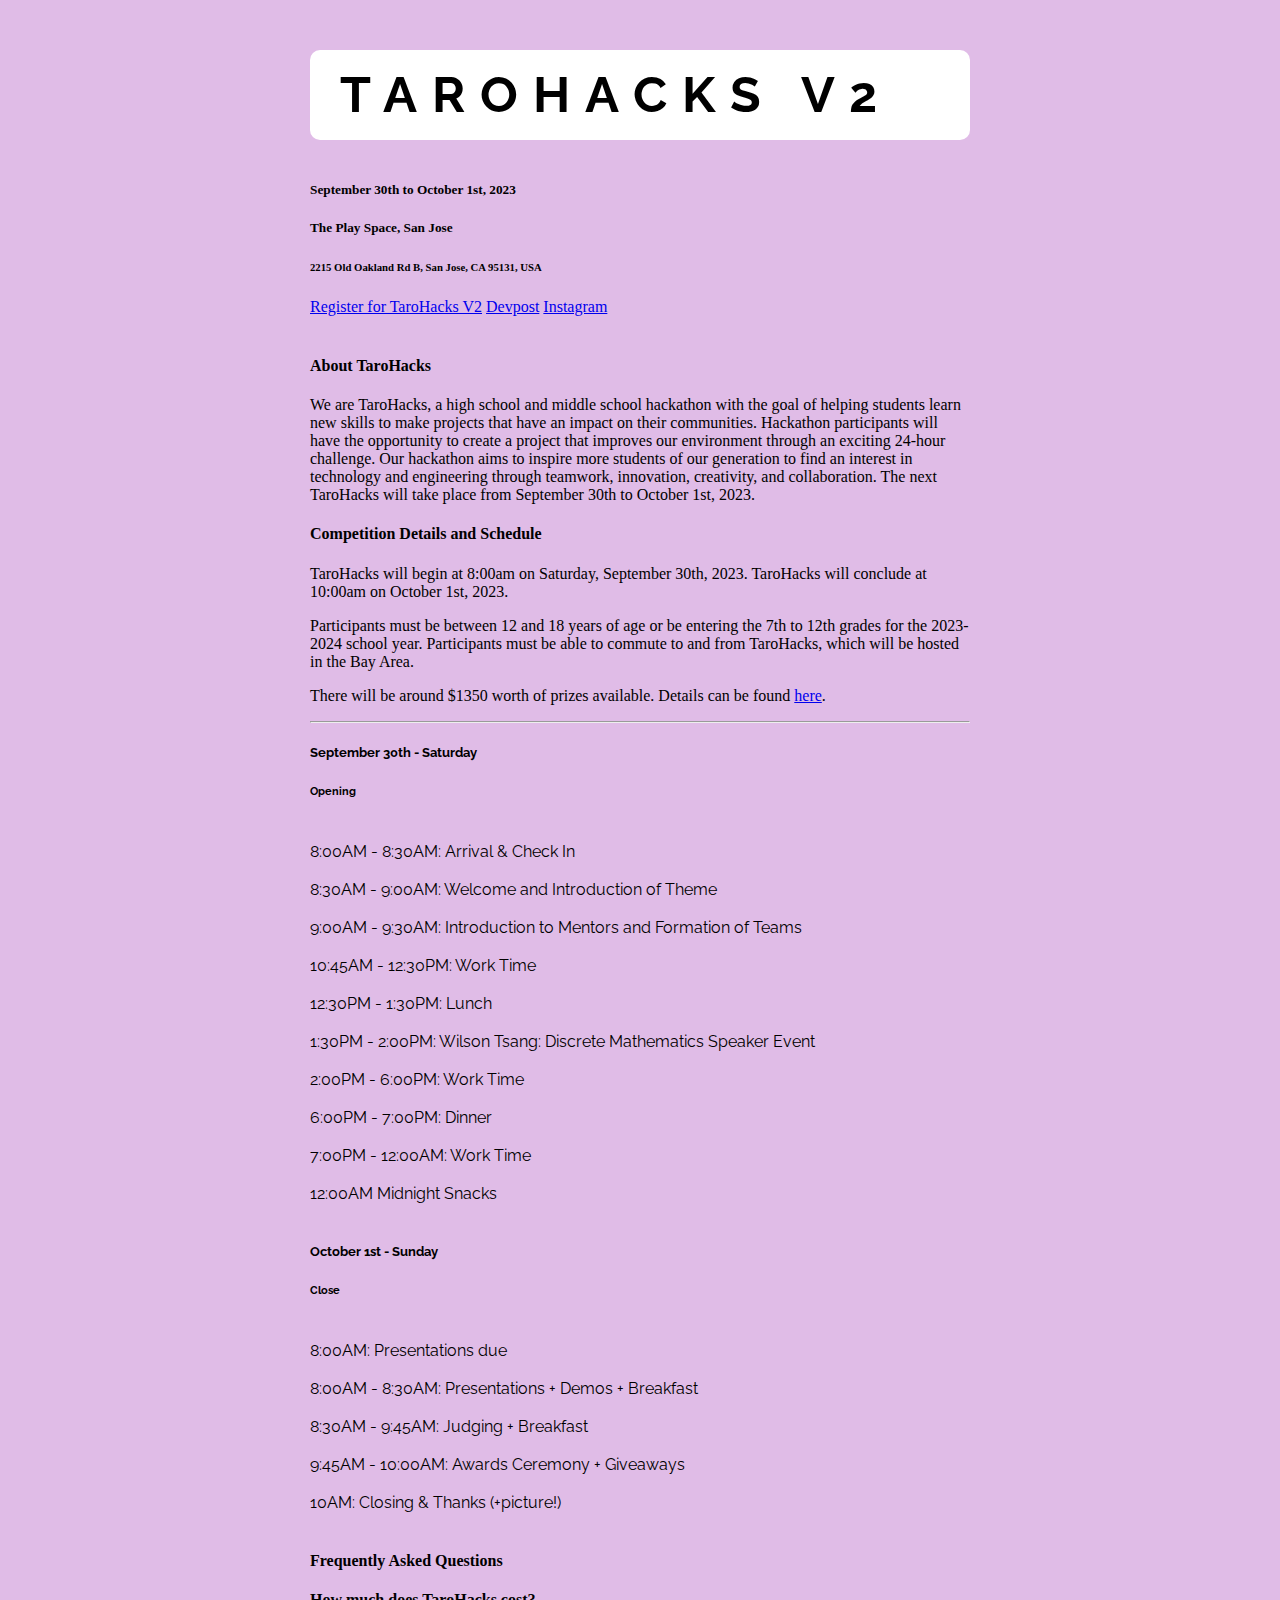
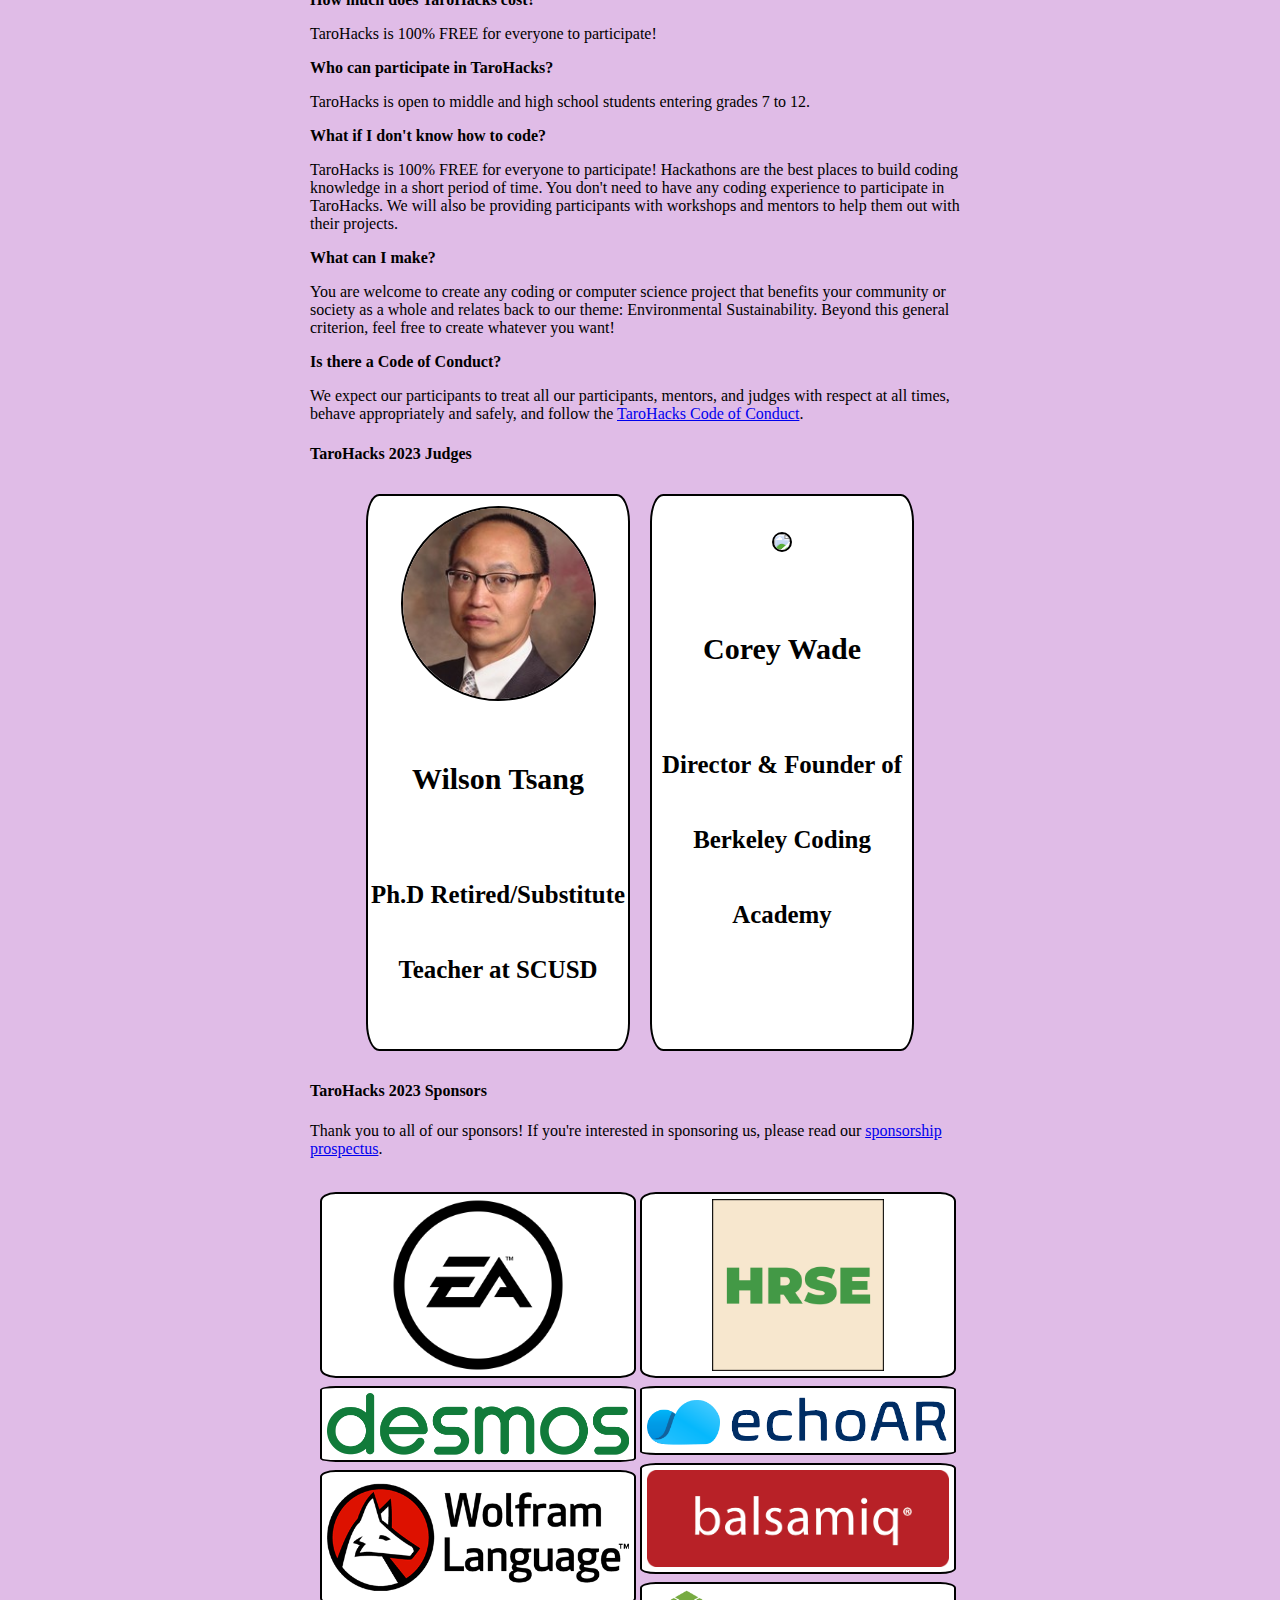
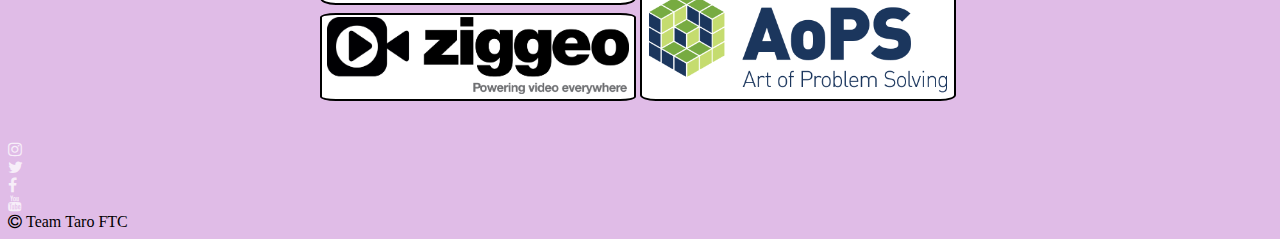
==== commit fa4c6b4c: "Update index.html" ====
--- a/index.html
+++ b/index.html
@@ -8,13 +8,18 @@
     <!-- Bootstrap CSS -->
     <link href="https://cdn.jsdelivr.net/npm/bootstrap@5.1.2/dist/css/bootstrap.min.css" rel="stylesheet" integrity="sha384-uWxY/CJNBR+1zjPWmfnSnVxwRheevXITnMqoEIeG1LJrdI0GlVs/9cVSyPYXdcSF" crossorigin="anonymous">
     <link rel="stylesheet" href="style.css"/>
+    
 
     <!-- Fonts -->
     <link rel="preconnect" href="https://fonts.googleapis.com">
     <link rel="preconnect" href="https://fonts.gstatic.com" crossorigin>
     <link href="https://fonts.googleapis.com/css2?family=Manrope:wght@600;700&display=swap" rel="stylesheet">
     <link href="https://fonts.googleapis.com/css2?family=Raleway:wght@800&display=swap" rel="stylesheet">
-    <!-- fmuidsfhadsiufhnadsofndsaokfnsoja-->
+
+    <!-- Icons -->
+    <link rel="stylesheet" href="https://fonts.googleapis.com/icon?family=Material+Icons">
+    <link rel="stylesheet" href="https://cdnjs.cloudflare.com/ajax/libs/font-awesome/4.7.0/css/font-awesome.min.css">
+    
   <style>
   </style>
 
@@ -26,7 +31,7 @@
         <div class="tarohacks-heading-background">
           <h2 class="tarohacks-heading-text">TAROHACKS V2</h2>
         </div>
-        <h5>August 12 to 13, 2023</h5>
+        <h5>September 30th to October 1st, 2023</h5>
         <h5>The Play Space, San Jose</h5>
         <h6>2215 Old Oakland Rd B, San Jose, CA 95131, USA</h6>
       <a href="https://forms.gle/wMDenE4kNaKg2pRj6" class="button">Register for TaroHacks V2</a>
@@ -34,22 +39,58 @@
       <a href="https://www.instagram.com/team_taro_ftc/" class="button">Instagram</a>        
       </div>
       
-      <h5>About TaroHacks</h5>
+      <h4>About TaroHacks</h4>
         <p>We are TaroHacks, a high school and middle school hackathon with the goal of helping students learn new skills 
           to make projects that have an impact on their communities. Hackathon participants will have the opportunity to 
           create a project that improves our environment through an exciting 24-hour challenge. Our hackathon aims to inspire 
           more students of our generation to find an interest in technology and engineering through teamwork, innovation, creativity, 
-          and collaboration. The next TaroHacks will take place from August 12th to August 13th, 2023.
+          and collaboration. The next TaroHacks will take place from September 30th to October 1st, 2023.
         </p>
-      <h5>Competition Details</h5>
-      <P>TaroHacks will begin at 8:00am on Saturday, August 12, 2023. TaroHacks will conclude at 10:00am on Sunday, August 13, 2023. The schedule for TaroHacks can be found <a href="https://docs.google.com/spreadsheets/d/1aSnFv3IVX2GjfRvVM9iaiot7syKgAKL1xhMKv5VVS-Y/edit?usp=sharing">here</a>.</P>
+      <h4>Competition Details and Schedule</h4>
+      <P>TaroHacks will begin at 8:00am on Saturday, September 30th, 2023. TaroHacks will conclude at 10:00am on October 1st, 2023. 
+      <!-- The schedule for TaroHacks can be found <a href="https://docs.google.com/spreadsheets/d/1aSnFv3IVX2GjfRvVM9iaiot7syKgAKL1xhMKv5VVS-Y/edit?usp=sharing">here</a>.--></P> 
       <p>Participants must be between 12 and 18 years of age or be entering the 7th to 12th grades for the 2023-2024 school year. 
         Participants must be able to commute to and from TaroHacks, which will be hosted in the Bay Area.
       </p>
       <P>There will be around $1350 worth of prizes available. Details can be found <a href = "https://tarohacks2023.devpost.com/">here</a>.</P>
 
+      <hr>
+
+      <!-- TaroHacks Schedule (tentative) -->
+      <div class="schedule_row">
+        <div class="schedule_column" style="background-color:#e0bce7; font-family: raleway;">
+          <h5>September 30th - Saturday</h5>
+          <h6>Opening</h6>
+          <p style="font-size: 16px;">
+            <br>
+            8:00AM - 8:30AM: Arrival & Check In<br><br>
+            8:30AM - 9:00AM: Welcome and Introduction of Theme<br><br>
+            9:00AM - 9:30AM: Introduction to Mentors and Formation of Teams<br><br>
+            10:45AM - 12:30PM: Work Time <br><br>
+            12:30PM - 1:30PM: Lunch <br><br>
+            1:30PM - 2:00PM: Wilson Tsang: Discrete Mathematics Speaker Event <br><br>
+            2:00PM - 6:00PM: Work Time <br><br>
+            6:00PM - 7:00PM: Dinner <br><br>
+            7:00PM - 12:00AM: Work Time <br><br>
+            12:00AM Midnight Snacks <br><br>
+          </p>
+        </div>
+        <div class="schedule_column" style="background-color:#e0bce7; font-family: raleway;">
+          <h5>October 1st - Sunday</h5>
+          <h6>Close</h6>
+          <p style="font-size: 16px;">
+            <br>
+            8:00AM: Presentations due<br><br>
+            8:00AM - 8:30AM: Presentations + Demos + Breakfast<br><br>
+            8:30AM - 9:45AM: Judging + Breakfast<br><br>
+            9:45AM - 10:00AM: Awards Ceremony + Giveaways<br><br>
+            10AM: Closing & Thanks (+picture!)<br><br>
+          </p>
+        </div>
+      </div>
+
       <div class="tarohacks-faq">
-        <h5>Frequently Asked Questions</h5>
+        <h4>Frequently Asked Questions</h4>
         <p></p>
         <b>How much does TaroHacks cost?</b>
         <p>TaroHacks is 100% FREE for everyone to participate!</p>
@@ -71,8 +112,10 @@
           behave appropriately and safely, and follow the <a href = "https://docs.google.com/document/d/1fL1LKrzetUPCgSKw97XsCjqY1ILCpEuOzl59UTE0Plk/edit?usp=sharing"> TaroHacks Code of Conduct</a>.</p>
         </div>
 
+
+
   <!-- Judges -->
-  <h5>TaroHacks 2023 Judges</h5>
+  <h4>TaroHacks 2023 Judges</h4>
 
   <div class="flex-container">
         <div>
@@ -107,7 +150,7 @@
 
   <div class="tarohacks-sponsors">
     </div>
-    <h5>TaroHacks 2023 Sponsors</h5>
+    <h4>TaroHacks 2023 Sponsors</h4>
       <div>
       <div>
         <p>Thank you to all of our sponsors! If you're interested in sponsoring us, please read our <a href="https://drive.google.com/file/d/1qkTmfgCW5qBRBV-zbZv8S8MwUVn5myuY/view?usp=sharing">sponsorship prospectus</a>.</p>
@@ -134,6 +177,28 @@
 
 </div>
   
+  <!-- Footer -->
+  <footer class="footer">
+    <div class="footer-flex">
+      <div>
+        <a href="https://www.instagram.com/team_taro_ftc/" class="fa fa-instagram" style="text-decoration:none; color: rgba(255, 255, 255, 0.75);"></a>
+      </div>
+      <div>
+        <a href="https://twitter.com/team_taro_ftc" class="fa fa-twitter" style="text-decoration:none; color: rgba(255, 255, 255, 0.75);"></a>
+      </div>
+      <div>
+        <a href="https://www.facebook.com/ftc.team.taro" class="fa fa-facebook" style="text-decoration:none; color: rgba(255, 255, 255, 0.75);"></a>
+      </div>
+      <div>
+        <a href="https://www.youtube.com/channel/UCT3gnVFlPd_FrPZm4B4q8Yw" class="fa fa-youtube" style="text-decoration:none; color: rgba(255, 255, 255, 0.75);"></a>
+      </div>
+    </div>
+    <div class="footer-flex">
+      <div>
+        <i class="fa fa-copyright" style="font-size: 16px; vertical-align: top;"> Team Taro FTC</i>      
+      </div>
+    </div>
+  </footer>
     <!-- Optional JavaScript; choose one of the two! -->
 
     <!-- Option 1: Bootstrap Bundle with Popper -->
--- a/style.css
+++ b/style.css
@@ -132,3 +132,67 @@
 .tarohacks-main-info {
     padding-bottom: 20px;
 }
+
+  /* Sponsors Image Grid */
+  * {
+    box-sizing: border-box;
+  }
+.row {
+  display: -ms-flexbox; /* IE 10 */
+  display: flex;
+  -ms-flex-wrap: wrap; /* IE 10 */
+  flex-wrap: wrap;
+  padding: 10px;
+  max-width: 700px;
+  justify-content: center;
+}
+
+.column {
+  -ms-flex: 50%; /* IE 10 */
+  flex: 50%;
+  padding: 0 4px;
+  justify-content: center;
+  padding-left: 0;
+}
+
+.column img {
+  margin-top: 8px;
+  vertical-align: middle;
+  border-width: 2px;
+  border-style: solid;
+  border-color: black;
+  border-radius: 5%;
+  background-color: white;
+  padding: 5px;
+}
+
+/* Judges Image Grid */
+.flex-container {
+  display: flex;
+  flex-wrap: wrap;
+  background-color: #e0bce7;
+  justify-content: center;
+}
+
+.flex-container > div {
+  background-color: white;
+  border-radius: 5%;;
+  width: 40%;
+  margin: 10px;
+  text-align: center;
+  line-height: 75px;
+  font-size: 30px;
+  border-style: solid;
+  border-color: black;
+  border-width: 2px;
+}
+
+.flex-container img {
+  margin-top: 10px;
+  width: 75%;
+  vertical-align: middle;
+  border-radius: 50%;
+  border-width: 2px;
+  border-style: solid;
+  border-color: black;
+}
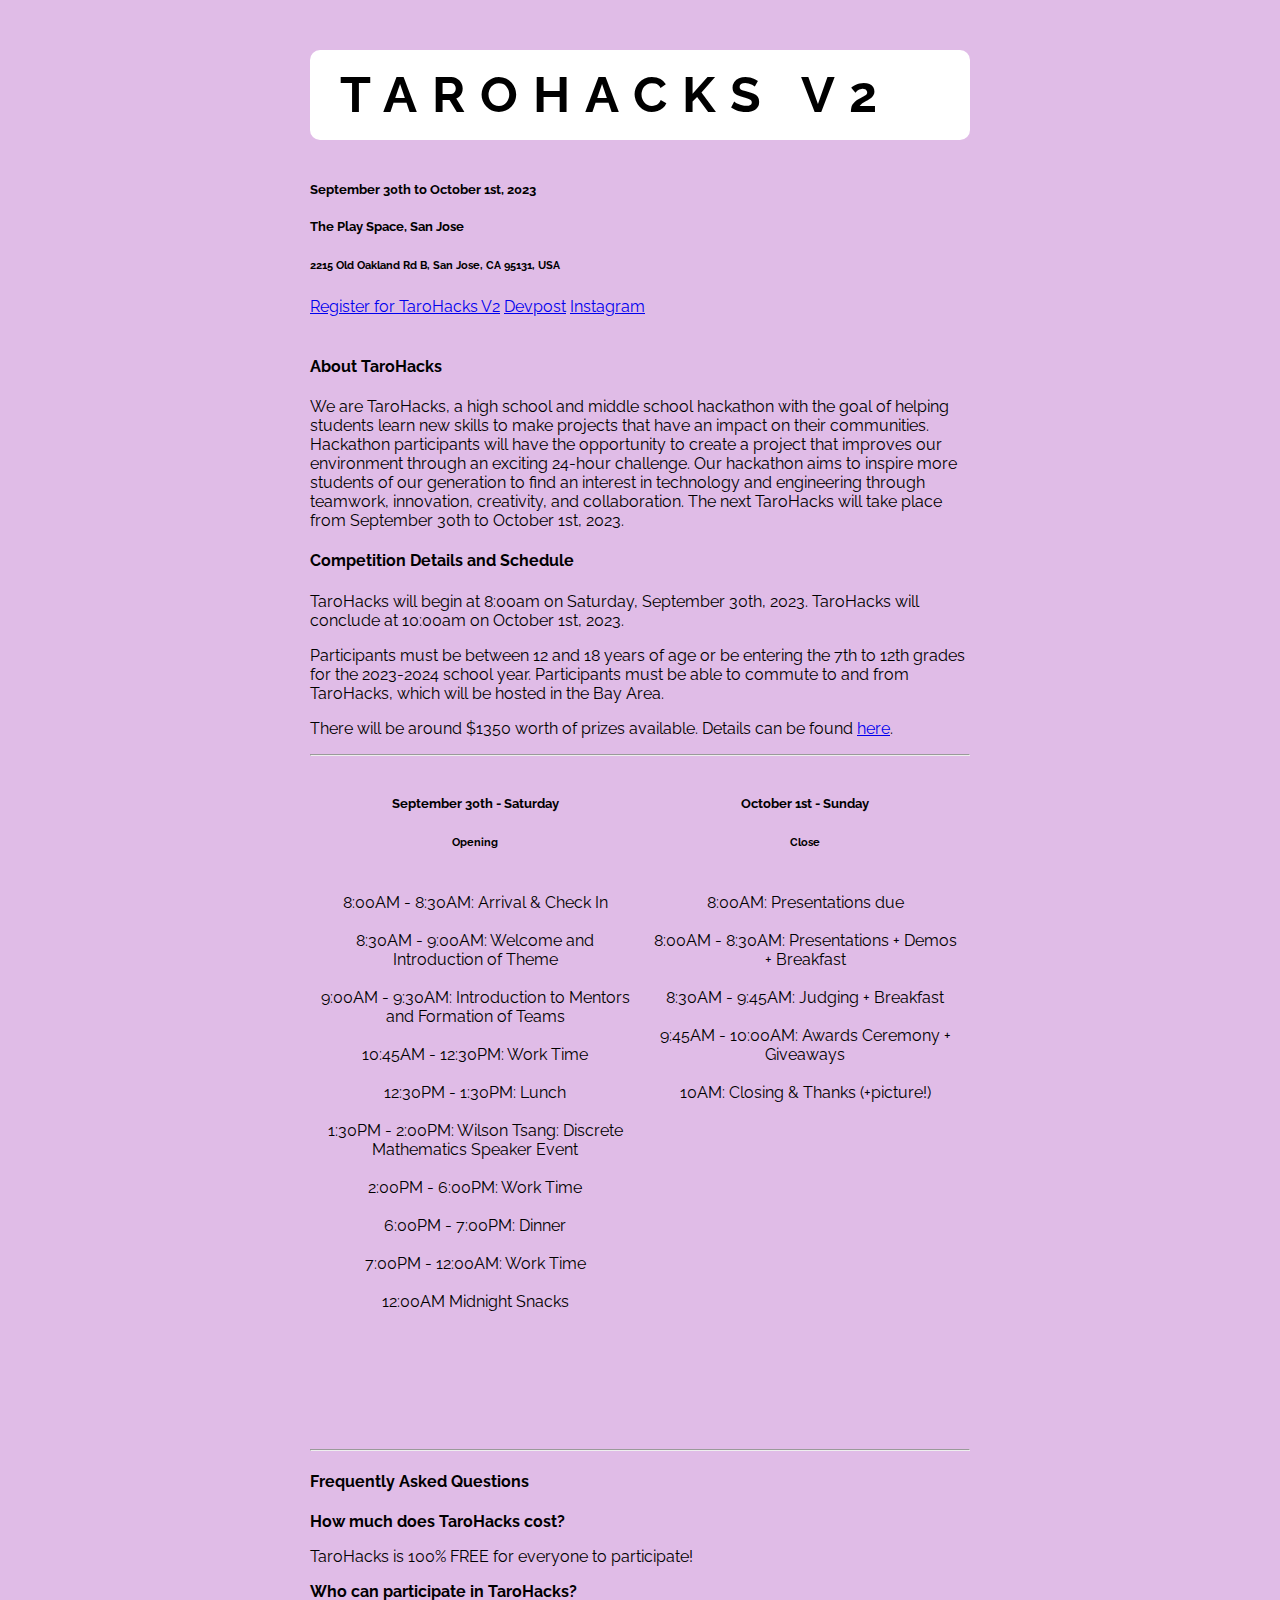
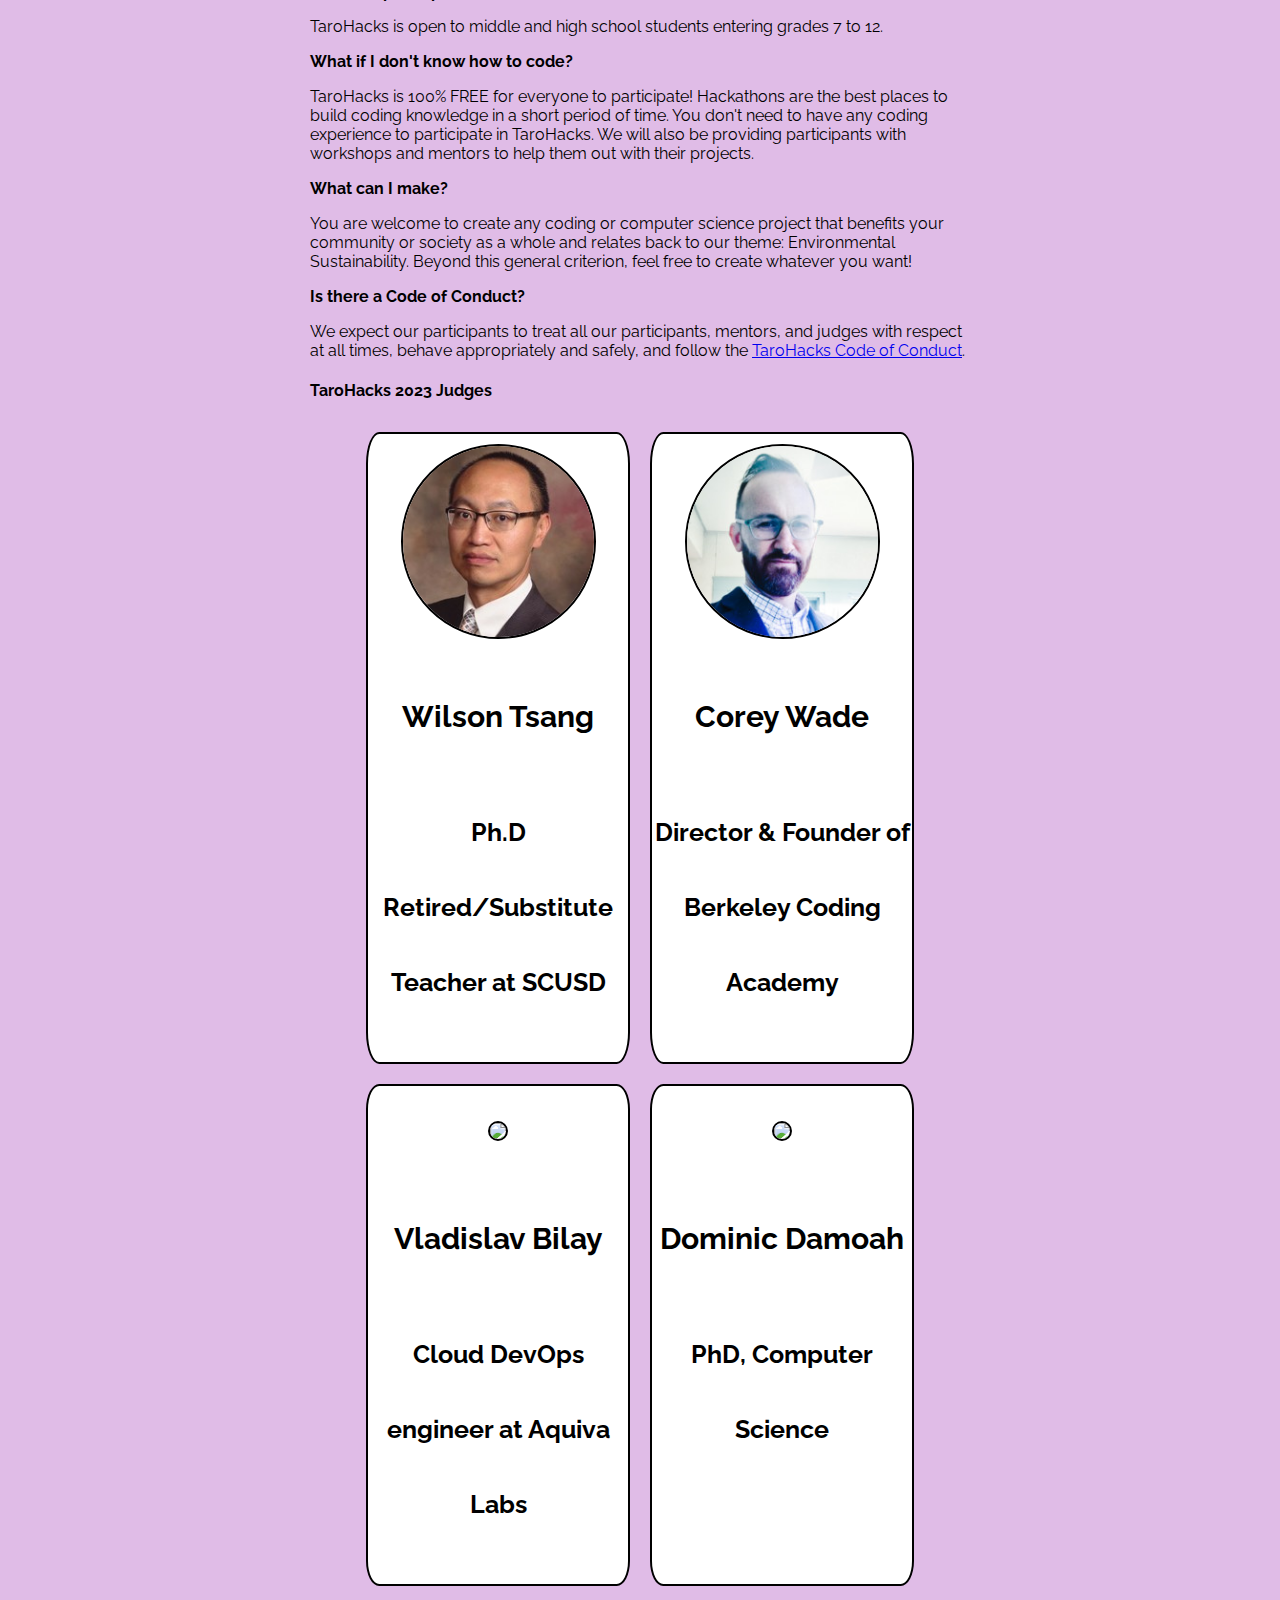
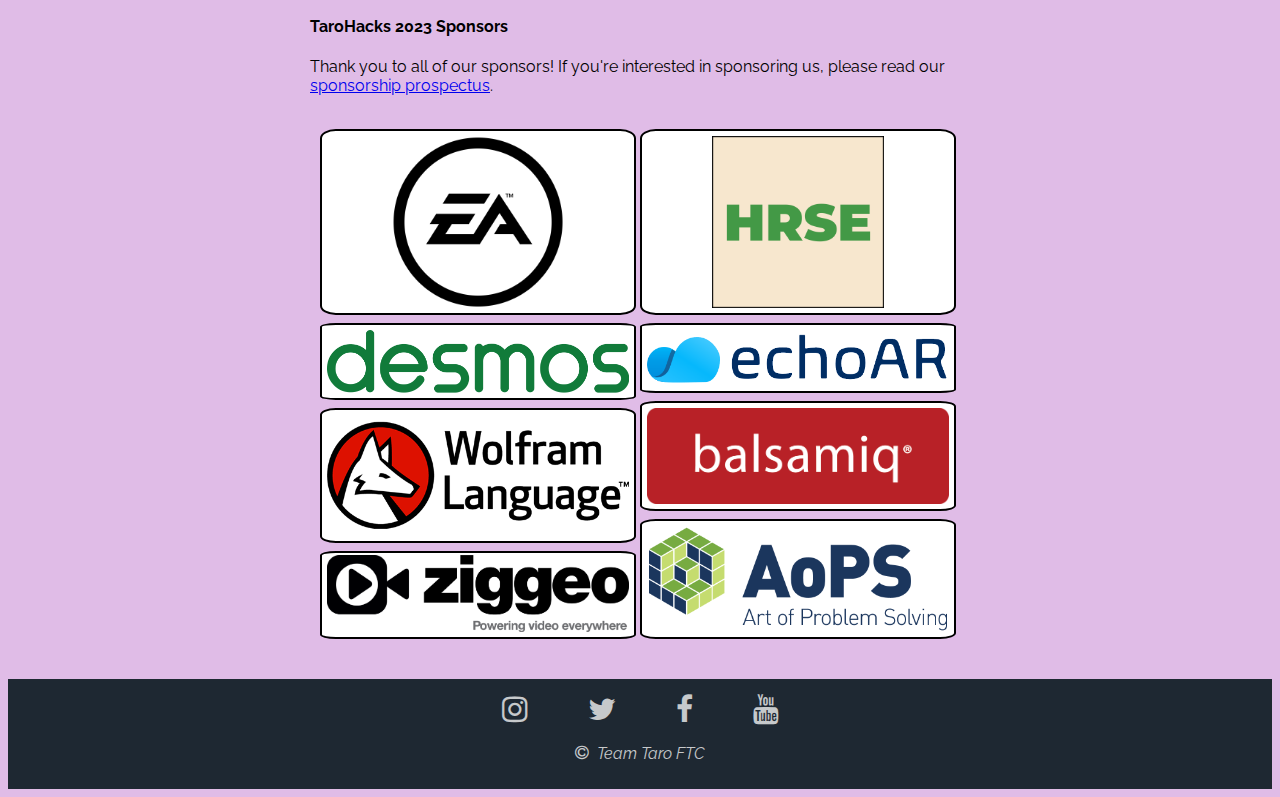
==== commit 0463dc53: "Update index.html" ====
--- a/index.html
+++ b/index.html
@@ -58,7 +58,7 @@
 
       <!-- TaroHacks Schedule (tentative) -->
       <div class="schedule_row">
-        <div class="schedule_column" style="background-color:#e0bce7; font-family: raleway;">
+        <div class="schedule_column" style="font-family: raleway;">
           <h5>September 30th - Saturday</h5>
           <h6>Opening</h6>
           <p style="font-size: 16px;">
@@ -75,7 +75,7 @@
             12:00AM Midnight Snacks <br><br>
           </p>
         </div>
-        <div class="schedule_column" style="background-color:#e0bce7; font-family: raleway;">
+        <div class="schedule_column" style="font-family: raleway; height: 677px;">
           <h5>October 1st - Sunday</h5>
           <h6>Close</h6>
           <p style="font-size: 16px;">
@@ -88,6 +88,8 @@
           </p>
         </div>
       </div>
+
+      <hr>
 
       <div class="tarohacks-faq">
         <h4>Frequently Asked Questions</h4>
@@ -126,26 +128,26 @@
             </div>
         </div>
         <div>
-          <img src="img/robert.jpg" class="card-img-top">
+          <img src="img/corey-wade.jpg" class="card-img-top">
           <div class="card-body">
             <h4 class="card-title" style = "text-align: center">Corey Wade</h4>
             <h5 class="card-text" style = "text-align: center">Director & Founder of Berkeley Coding Academy</h5>
           </div>
         </div>
-<!--        <div>
-          <img src="img/robert.jpg" class="card-img-top">
+       <div>
+          <img src="img/vladislav.jpeg" class="card-img-top">
             <div class="card-body">
-              <h4 class="card-title" style = "text-align: center">Corey Wade</h4>
-              <h5 class="card-text" style = "text-align: center">Director & Founder of Berkeley Coding Academy</h5>
+              <h4 class="card-title" style = "text-align: center">Vladislav Bilay</h4>
+              <h5 class="card-text" style = "text-align: center">Cloud DevOps engineer at Aquiva Labs</h5>
             </div>
         </div>  
         <div>
-          <img src="img/robert.jpg" class="card-img-top">
+          <img src="img/dominic.jpeg" class="card-img-top">
             <div class="card-body">
-              <h4 class="card-title" style = "text-align: center">Corey Wade</h4>
-              <h5 class="card-text" style = "text-align: center">Director & Founder of Berkeley Coding Academy</h5>
+              <h4 class="card-title" style = "text-align: center">Dominic Damoah</h4>
+              <h5 class="card-text" style = "text-align: center">PhD, Computer Science</h5>
             </div>
-        </div> -->
+        </div> 
   </div>
 
   <div class="tarohacks-sponsors">
@@ -181,21 +183,22 @@
   <footer class="footer">
     <div class="footer-flex">
       <div>
-        <a href="https://www.instagram.com/team_taro_ftc/" class="fa fa-instagram" style="text-decoration:none; color: rgba(255, 255, 255, 0.75);"></a>
-      </div>
-      <div>
-        <a href="https://twitter.com/team_taro_ftc" class="fa fa-twitter" style="text-decoration:none; color: rgba(255, 255, 255, 0.75);"></a>
-      </div>
-      <div>
-        <a href="https://www.facebook.com/ftc.team.taro" class="fa fa-facebook" style="text-decoration:none; color: rgba(255, 255, 255, 0.75);"></a>
-      </div>
-      <div>
-        <a href="https://www.youtube.com/channel/UCT3gnVFlPd_FrPZm4B4q8Yw" class="fa fa-youtube" style="text-decoration:none; color: rgba(255, 255, 255, 0.75);"></a>
+        <a href="https://www.instagram.com/team_taro_ftc/" class="fa fa-instagram" style="text-decoration:none; color: rgba(255, 255, 255, 0.75); vertical-align: bottom;"></a>
+      </div>
+      <div>
+        <a href="https://twitter.com/team_taro_ftc" class="fa fa-twitter" style="text-decoration:none; color: rgba(255, 255, 255, 0.75); vertical-align: bottom;"></a>
+      </div>
+      <div>
+        <a href="https://www.facebook.com/ftc.team.taro" class="fa fa-facebook" style="text-decoration:none; color: rgba(255, 255, 255, 0.75); vertical-align: bottom;"></a>
+      </div>
+      <div>
+        <a href="https://www.youtube.com/channel/UCT3gnVFlPd_FrPZm4B4q8Yw" class="fa fa-youtube" style="text-decoration:none; color: rgba(255, 255, 255, 0.75); vertical-align: bottom;"></a>
       </div>
     </div>
     <div class="footer-flex">
       <div>
-        <i class="fa fa-copyright" style="font-size: 16px; vertical-align: top;"> Team Taro FTC</i>      
+        <i class="fa fa-copyright" style="font-size: 16px; vertical-align: top;"></i>   
+        <i style="font-size: 16px; vertical-align: top; font-family: raleway;">Team Taro FTC</i>   
       </div>
     </div>
   </footer>
--- a/style.css
+++ b/style.css
@@ -1,7 +1,10 @@
+@import url("https://fonts.googleapis.com/css?family=Raleway:400,500,700");
+
 body {
     overflow: hidden;
     background-color: #E0BCE7;
     overflow-y: auto; /* Show scrollbar */
+    font-family: raleway;
 }
 
 /* ENTRY PAGE */
@@ -196,3 +199,36 @@
   border-style: solid;
   border-color: black;
 }
+
+/* Create two equal columns that floats next to each other */
+.schedule_column {
+  float: left;
+  width: 50%;
+  padding: 10px;
+  text-align: center;
+}
+
+/* Clear floats after the columns */
+.schedule_row:after {
+  content: "";
+  display: table;
+  clear: both;
+}
+
+.footer-flex {
+  display: flex;
+  justify-content: center;
+  background-color: #1E2832;
+	color: rgba(255, 255, 255, 0.75); 
+  padding-bottom: 0px; 
+}
+
+.footer-flex > div {
+  background-color: #1E2832;
+  margin: 10px;
+  padding: 20px;
+  font-size: 30px;
+  padding-bottom: 0px;
+  padding-top:0px;
+  font-family: raleway;
+}
